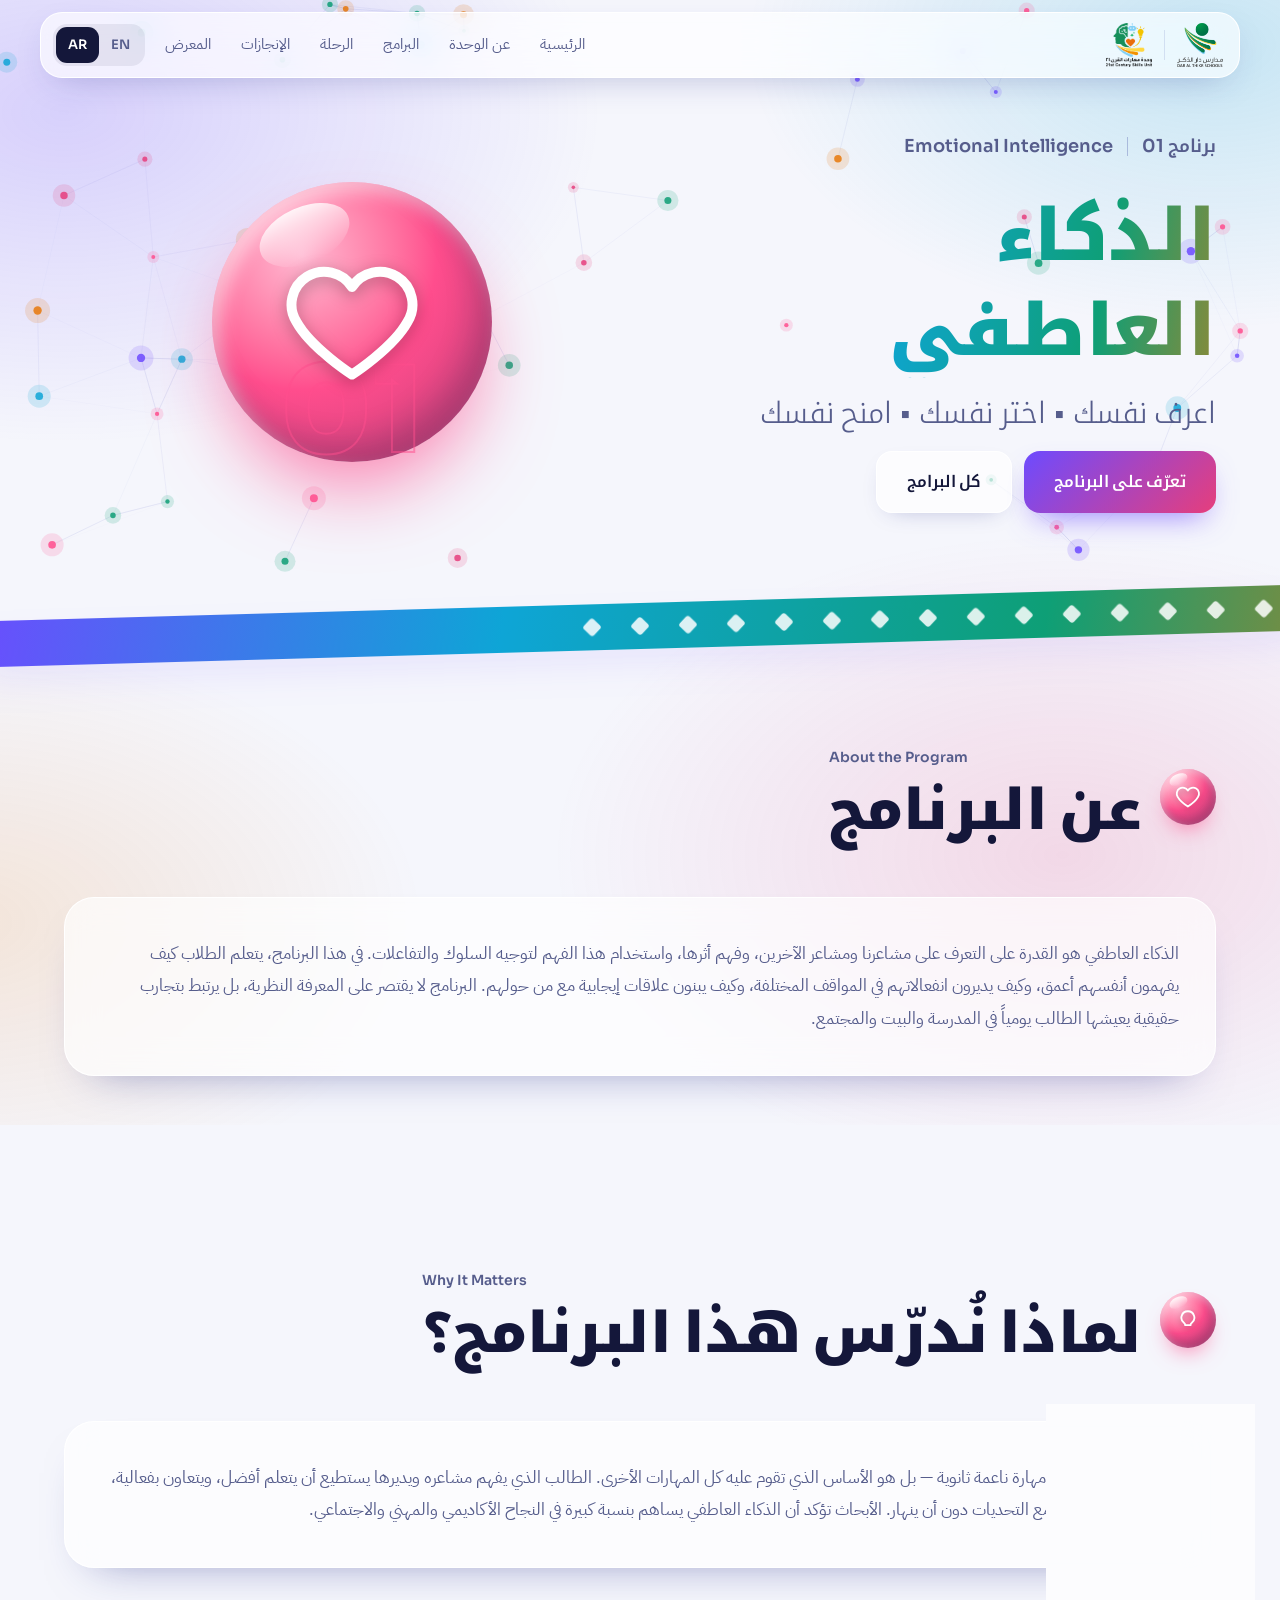
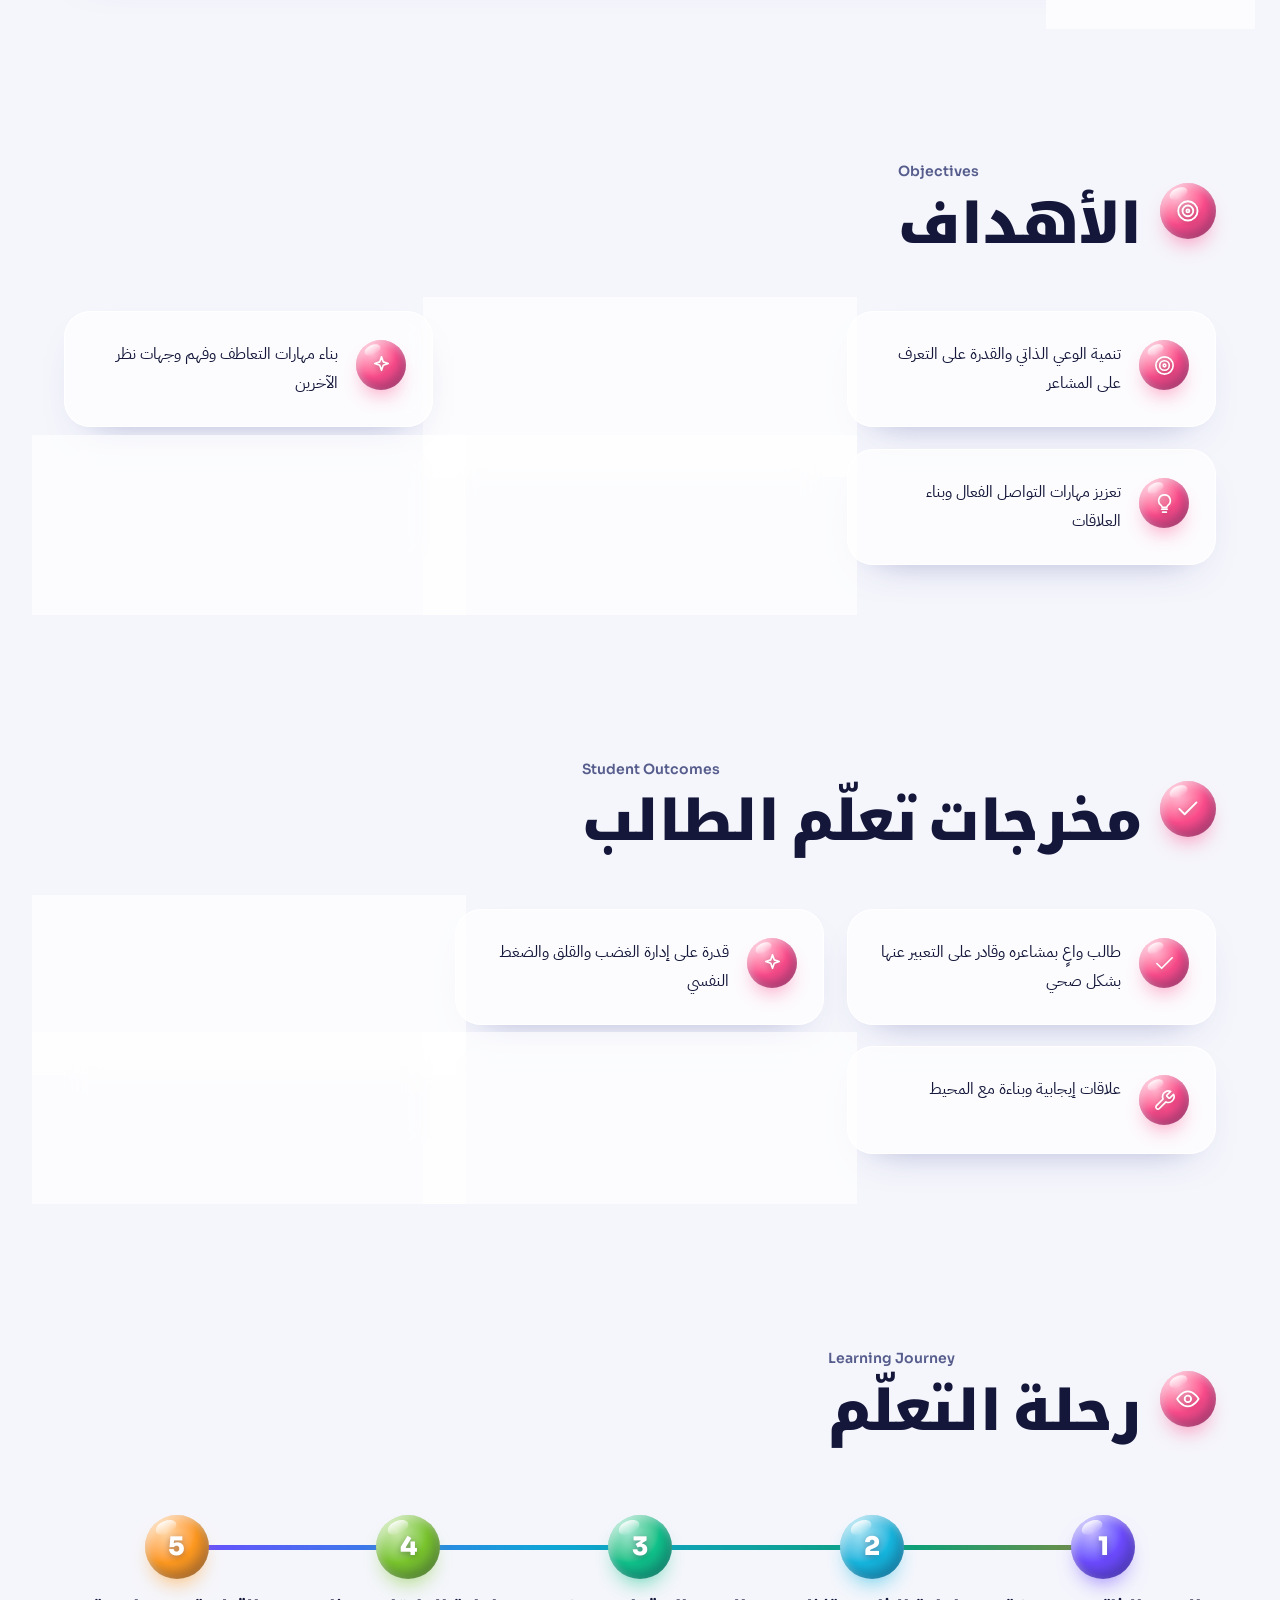
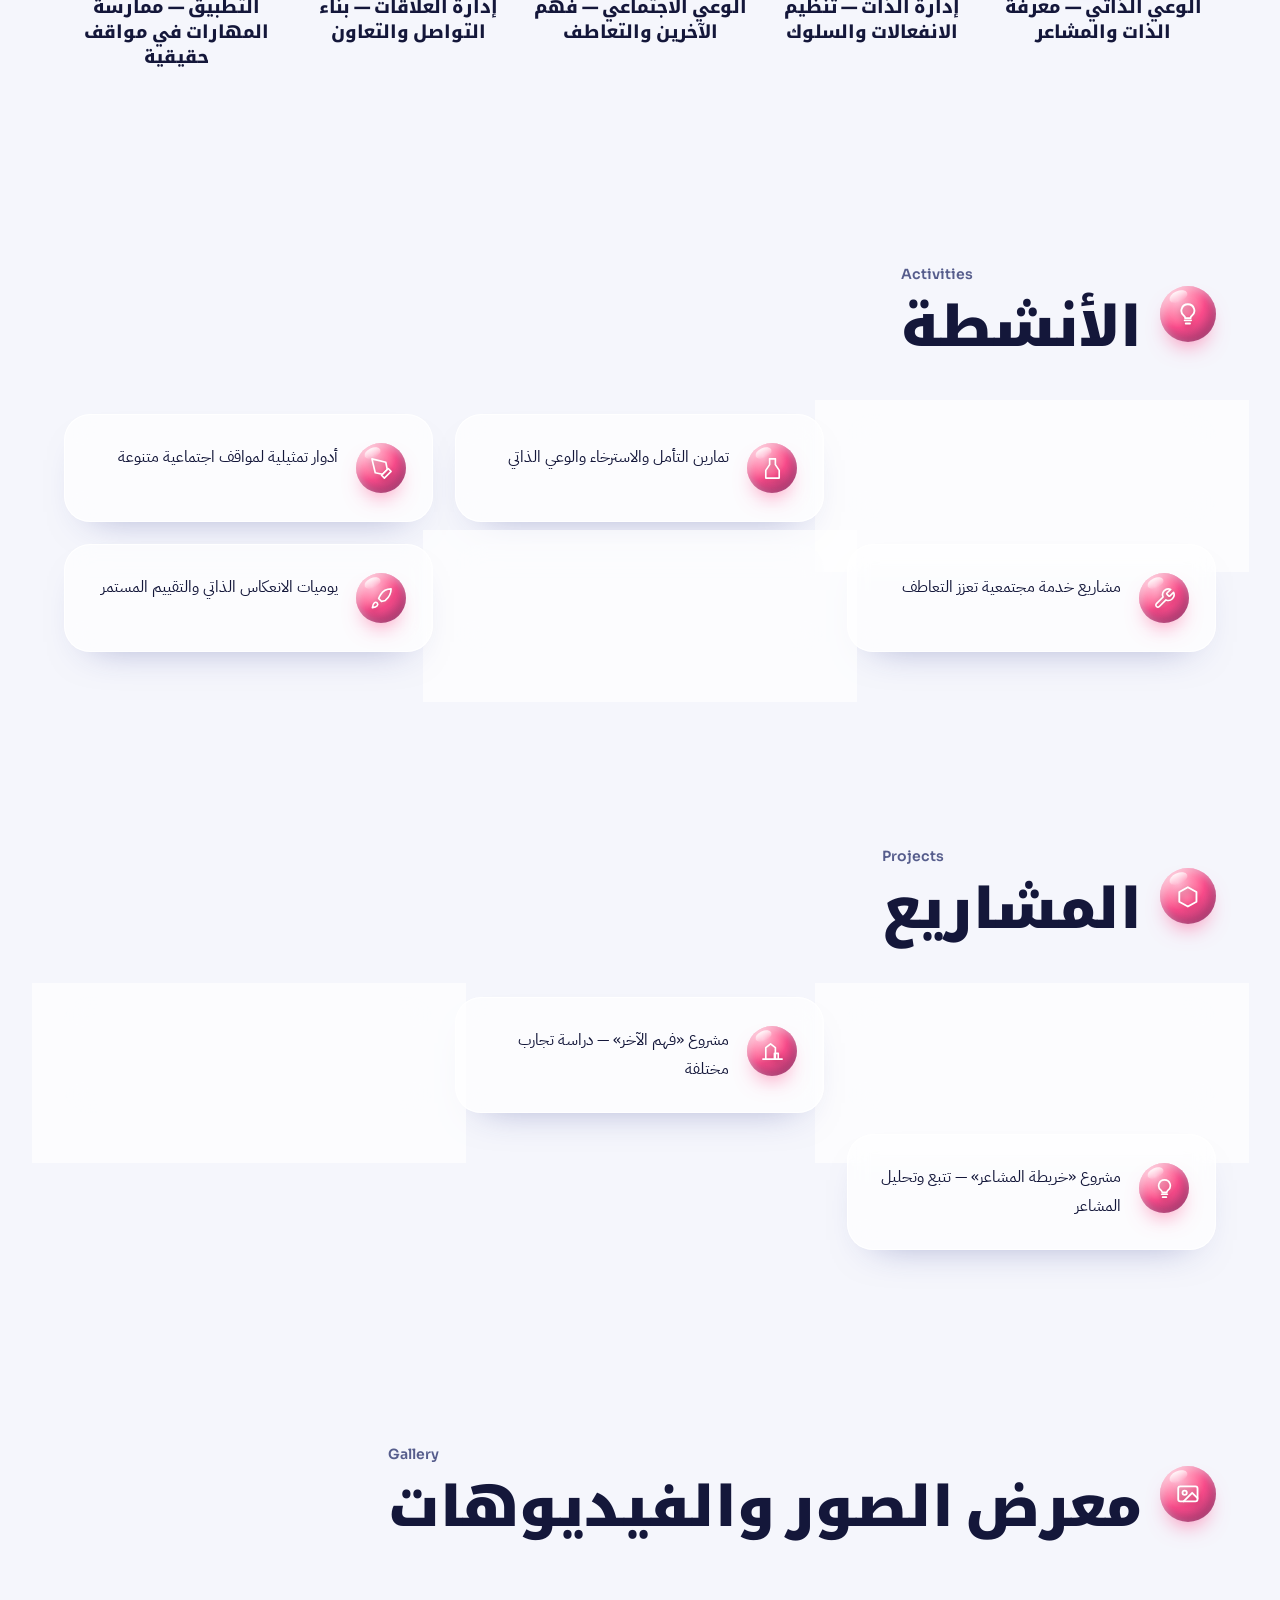
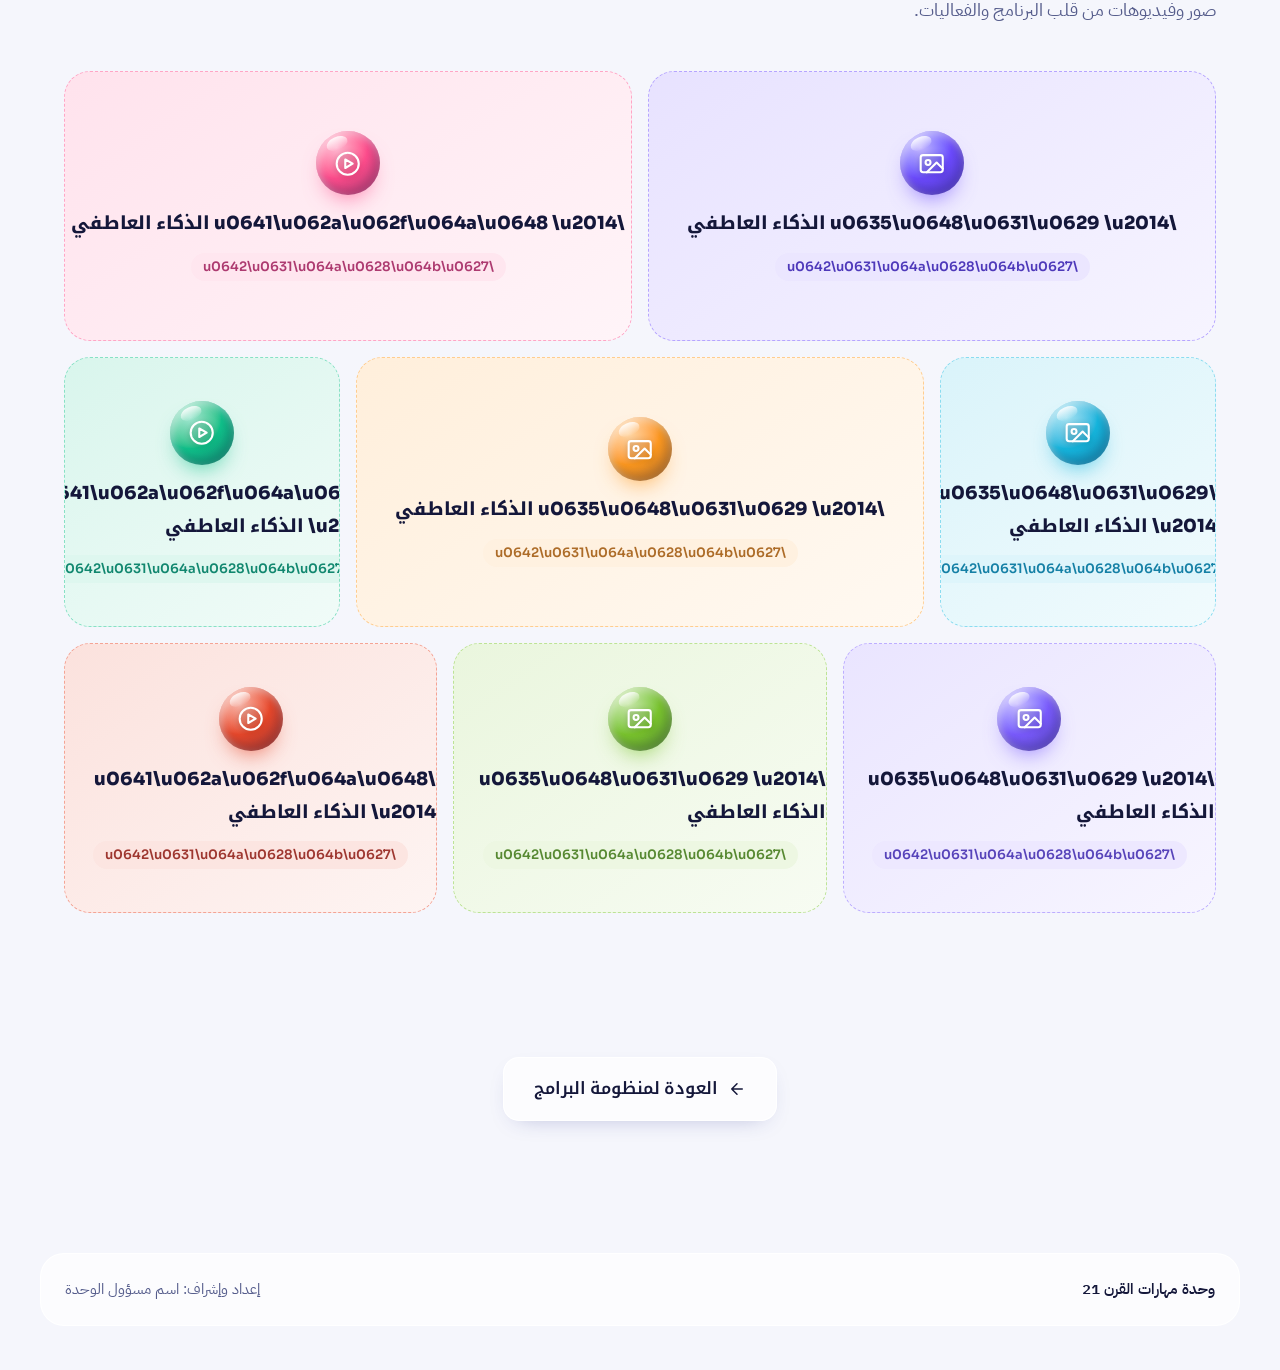
==== programs/emotional-intelligence.html @ 4255eaaa "Add files via upload" ====
<!DOCTYPE html>
<html lang="ar" dir="rtl">
<head>
<meta charset="UTF-8">
<meta name="viewport" content="width=device-width, initial-scale=1">
<title>الذكاء العاطفي | وحدة مهارات القرن 21</title>
<meta name="description" content="بناء وعي الطالب بذاته ومشاعره، وتنمية قدرته على إدارة انفعالاته وفهم الآخرين وبناء علاقات أكثر إيجابية.">
<meta name="theme-color" content="#F5F6FC">
<link rel="preconnect" href="https://fonts.googleapis.com">
<link rel="preconnect" href="https://fonts.gstatic.com" crossorigin>
<link href="https://fonts.googleapis.com/css2?family=IBM+Plex+Sans+Arabic:wght@400;500;600&family=Noto+Kufi+Arabic:wght@300;600;900&family=Sora:wght@400;600;800&display=swap" rel="stylesheet">
<style>

  :root{
    --bg:#F5F6FC;--ink:#14173A;--muted:#565D8C;
    --glass:rgba(255,255,255,.66);--glass-edge:rgba(255,255,255,.95);
    --line:rgba(60,70,160,.14);
    --violet:#6D4BFF;--cyan:#0EA5D6;--green:#0E9F76;--orange:#E8790A;--pink:#E63E7C;
    --foil:linear-gradient(100deg,#6D4BFF 0%,#0EA5D6 20%,#0E9F76 40%,#E8790A 60%,#E63E7C 80%,#6D4BFF 100%);
    --display:'Sora','Noto Kufi Arabic','IBM Plex Sans Arabic',Tahoma,sans-serif;
    --body:'IBM Plex Sans Arabic','Sora',Tahoma,sans-serif;
    --wrap:1200px;--start:right;--flip:1;--fx:-1;
  }
  html[dir="ltr"]{--start:left;--flip:-1;--fx:1}
  *{box-sizing:border-box;margin:0;padding:0}
  html{scroll-behavior:smooth;scroll-padding-top:100px;overflow-x:clip}
  body{font-family:var(--body);background:var(--bg);color:var(--ink);line-height:1.85;font-size:17px;-webkit-font-smoothing:antialiased;overflow-x:clip}
  a{color:inherit;text-decoration:none}
  button{font:inherit;color:inherit;cursor:pointer}
  :focus-visible{outline:3px solid var(--violet);outline-offset:3px;border-radius:10px}
  .wrap{max-width:var(--wrap);margin-inline:auto;padding-inline:24px}
  .aurora{position:fixed;inset:-25%;z-index:-1;pointer-events:none;
    background:radial-gradient(40% 35% at 20% 25%,rgba(109,75,255,.22),transparent 70%),
      radial-gradient(35% 30% at 80% 20%,rgba(14,165,214,.20),transparent 70%),
      radial-gradient(38% 34% at 72% 80%,rgba(230,62,124,.16),transparent 70%),
      radial-gradient(34% 30% at 15% 85%,rgba(232,121,10,.14),transparent 70%);
    animation:drift 28s ease-in-out infinite alternate}
  @keyframes drift{to{transform:translate3d(4%,3%,0) rotate(6deg) scale(1.08)}}
  .nav{position:fixed;top:12px;left:50%;transform:translateX(-50%);z-index:60;
    width:min(1200px,calc(100% - 24px));height:66px;padding-inline:16px 12px;
    display:flex;align-items:center;justify-content:space-between;gap:12px;
    background:var(--glass);backdrop-filter:blur(18px) saturate(1.4);-webkit-backdrop-filter:blur(18px) saturate(1.4);
    border:1px solid var(--glass-edge);border-radius:22px;
    box-shadow:0 12px 36px -16px rgba(40,50,140,.35)}
  .logos{display:flex;align-items:center;gap:12px}
  .logos .sep{width:1px;height:30px;background:var(--line)}
  .logo{position:relative;display:inline-flex;align-items:center;justify-content:center;height:44px;min-width:44px}
  .logo img{height:44px;width:auto;display:block}
  .logo .ph{display:none;font-size:11.5px;line-height:1.3;color:var(--muted);text-align:center;
    border:1.5px dashed rgba(60,70,160,.35);border-radius:11px;padding:5px 10px;white-space:nowrap}
  .logo.missing img{display:none}
  .logo.missing .ph{display:block}
  .nav-right{display:flex;align-items:center;gap:6px}
  .nav-links{display:flex;align-items:center;gap:2px}
  .nav-links a{padding:8px 14px;border-radius:14px;font-size:15px;color:var(--muted);transition:background .2s,color .2s;white-space:nowrap}
  .nav-links a:hover{background:rgba(109,75,255,.09);color:var(--ink)}
  .lang{direction:ltr;display:inline-flex;align-items:center;padding:3px;border:0;border-radius:14px;
    background:rgba(20,23,58,.07);font-family:'Sora',sans-serif;font-weight:600;font-size:13px}
  .lang span{padding:6px 12px;border-radius:11px;color:var(--muted);transition:background .2s,color .2s}
  html[lang="ar"] .lang [data-l="ar"],html[lang="en"] .lang [data-l="en"]{background:var(--ink);color:#fff}
  .burger{display:none;width:44px;height:40px;border:0;border-radius:14px;background:rgba(20,23,58,.07);flex-direction:column;justify-content:center;align-items:center;gap:5px}
  .burger i{display:block;width:18px;height:2px;border-radius:2px;background:var(--ink);transition:transform .25s,opacity .2s}
  .burger[aria-expanded="true"] i:nth-child(1){transform:translateY(7px) rotate(45deg)}
  .burger[aria-expanded="true"] i:nth-child(2){opacity:0}
  .burger[aria-expanded="true"] i:nth-child(3){transform:translateY(-7px) rotate(-45deg)}
  .menu{position:fixed;top:86px;left:50%;transform:translateX(-50%);z-index:59;width:min(1200px,calc(100% - 24px));
    display:grid;gap:2px;padding:10px;border-radius:22px;
    background:rgba(255,255,255,.9);backdrop-filter:blur(18px);-webkit-backdrop-filter:blur(18px);
    border:1px solid var(--glass-edge);box-shadow:0 24px 50px -24px rgba(40,50,140,.5)}
  .menu[hidden]{display:none}
  .menu a{padding:14px 18px;border-radius:14px;font-family:var(--display);font-weight:600;font-size:16px}
  .menu a:hover{background:rgba(109,75,255,.09)}
  @media (min-width:981px){.menu{display:none!important}}
  .hero{position:relative;padding:130px 0 70px;overflow:hidden}
  #fx{position:absolute;inset:0;width:100%;height:100%;pointer-events:none}
  .hero-grid{position:relative;display:grid;grid-template-columns:1fr 1.05fr;gap:28px;align-items:center}
  .hero-text{position:relative;z-index:2}
  .hero h1{font-family:var(--display);font-weight:900;font-size:clamp(38px,5.6vw,78px);line-height:1.32;margin-bottom:12px;text-wrap:balance;
    background-image:var(--foil);background-size:200% 100%;background-repeat:repeat-x;
    -webkit-background-clip:text;background-clip:text;color:transparent;-webkit-text-fill-color:transparent;
    animation:foil 10s linear infinite,rise .9s cubic-bezier(.2,.8,.2,1) both}
  @keyframes foil{to{background-position:200% 0}}
  @keyframes rise{from{opacity:0;transform:translateY(26px);filter:blur(10px)}to{opacity:1;transform:none;filter:none}}
  .hero-sub{display:flex;flex-wrap:wrap;align-items:center;gap:8px 14px;margin-bottom:26px;font-family:var(--display);font-weight:600;color:var(--muted);font-size:clamp(14px,1.4vw,18px);animation:rise .9s .1s cubic-bezier(.2,.8,.2,1) both}
  .hero-sub .vbar{width:1.5px;height:1.1em;background:rgba(60,70,160,.3)}
  .duo{font-family:var(--display);line-height:1.6}
  .duo span{display:block}
  .duo .a{font-weight:300;color:var(--muted)}
  .duo .b{font-weight:900;color:var(--ink)}
  .hero .duo{font-size:clamp(20px,2.3vw,30px);margin-bottom:14px;animation:rise .9s .18s cubic-bezier(.2,.8,.2,1) both}
  .hero .lead{font-size:clamp(16px,1.5vw,19px);color:var(--muted);max-width:33em;margin-bottom:32px;animation:rise .9s .28s cubic-bezier(.2,.8,.2,1) both}
  .btns{display:flex;flex-wrap:wrap;gap:12px;animation:rise .9s .38s cubic-bezier(.2,.8,.2,1) both}
  .btn{display:inline-flex;align-items:center;gap:10px;font-family:var(--display);font-weight:600;font-size:16px;padding:15px 30px;border-radius:16px;transition:transform .2s,box-shadow .2s,background .2s}
  .btn.primary{color:#fff;background:linear-gradient(135deg,var(--violet),var(--pink));box-shadow:0 14px 30px -12px rgba(109,75,255,.7)}
  .btn.primary:hover{transform:translateY(-3px);box-shadow:0 20px 36px -12px rgba(230,62,124,.65)}
  .btn.ghost{background:var(--glass);border:1px solid var(--glass-edge);box-shadow:0 8px 24px -14px rgba(40,50,140,.4)}
  .btn.ghost:hover{background:#fff;transform:translateY(-3px)}
  .p-hero-orb{position:relative;z-index:2;display:grid;place-items:center;animation:rise .9s .2s cubic-bezier(.2,.8,.2,1) both}
  .p-hero-orb .ball{position:relative;display:grid;place-items:center;width:280px;height:280px;border-radius:50%;
    background:radial-gradient(circle at 32% 26%,color-mix(in srgb,var(--c) 40%,#fff) 0%,var(--c) 48%,color-mix(in srgb,var(--c) 72%,#14173A) 100%);
    box-shadow:0 40px 80px -20px color-mix(in srgb,var(--c) 75%,transparent),inset -14px -18px 30px rgba(20,23,58,.22),inset 8px 10px 18px rgba(255,255,255,.55)}
  .p-hero-orb .ball::after{content:"";position:absolute;top:9%;left:16%;width:34%;height:20%;border-radius:50%;background:linear-gradient(180deg,rgba(255,255,255,.85),rgba(255,255,255,0));transform:rotate(-24deg)}
  .p-hero-orb .ball svg{position:relative;z-index:1;width:50%;height:50%;stroke:#fff;fill:none;stroke-width:1.7;stroke-linecap:round;stroke-linejoin:round;filter:drop-shadow(0 4px 8px rgba(0,0,0,.28))}
  .p-hero-orb .pnum{position:absolute;bottom:-10px;font-family:var(--display);font-weight:900;font-size:120px;line-height:1;color:transparent;-webkit-text-stroke:2px color-mix(in srgb,var(--c) 50%,transparent);direction:ltr;pointer-events:none}
  .band{position:relative;z-index:3;transform:rotate(-1.6deg);margin:20px -3% 0;padding:16px 0;overflow:hidden;
    background:var(--foil);background-size:200% 100%;background-repeat:repeat-x;animation:foil 16s linear infinite;
    box-shadow:0 18px 40px -20px rgba(109,75,255,.6)}
  .track{display:flex;width:max-content;direction:ltr;animation:marq 42s linear infinite}
  .track span{display:inline-flex;align-items:center;gap:34px;padding-inline-end:34px;font-family:var(--display);font-weight:900;font-size:clamp(24px,3.4vw,44px);line-height:1.4;color:#fff;white-space:nowrap;direction:rtl}
  html[dir="ltr"] .track span{direction:ltr}
  .track span::after{content:"";width:14px;height:14px;background:rgba(255,255,255,.85);transform:rotate(45deg);border-radius:3px}
  @keyframes marq{to{transform:translateX(-50%)}}
  section{padding:96px 0}
  .sec-title{font-family:var(--display);font-weight:900;font-size:clamp(30px,4.4vw,56px);line-height:1.4;margin-bottom:14px;text-wrap:balance}
  .sec-sub{color:var(--muted);max-width:40em;font-size:clamp(16px,1.4vw,18.5px)}
  .sec-head{display:flex;align-items:center;gap:18px;margin-bottom:48px}
  .sec-head .gorb{--sz:56px;flex:none}
  .sec-head .sec-title{margin-bottom:0}
  .sec-head .en{font-family:var(--display);font-weight:600;font-size:14px;color:var(--muted);direction:ltr}
  .gorb{--sz:56px;position:relative;display:grid;place-items:center;width:var(--sz);height:var(--sz);border-radius:50%;flex:none;
    background:radial-gradient(circle at 32% 26%,color-mix(in srgb,var(--c) 40%,#fff) 0%,var(--c) 48%,color-mix(in srgb,var(--c) 72%,#14173A) 100%);
    box-shadow:0 12px 22px -10px color-mix(in srgb,var(--c) 75%,transparent),inset -5px -7px 12px rgba(20,23,58,.22),inset 3px 4px 8px rgba(255,255,255,.55)}
  .gorb::after{content:"";position:absolute;top:9%;left:16%;width:34%;height:20%;border-radius:50%;background:linear-gradient(180deg,rgba(255,255,255,.85),rgba(255,255,255,0));transform:rotate(-24deg)}
  .gorb svg{position:relative;z-index:1;width:46%;height:46%;stroke:#fff;fill:none;stroke-width:1.7;stroke-linecap:round;stroke-linejoin:round;filter:drop-shadow(0 2px 3px rgba(0,0,0,.28))}
  .gorb b{position:relative;z-index:1;font-family:var(--display);font-weight:900;font-size:calc(var(--sz) * .4);color:#fff;text-shadow:0 2px 6px rgba(20,23,58,.35);direction:ltr}
  .info-card{display:flex;flex-direction:column;gap:18px;padding:40px 36px;border-radius:30px;
    background:var(--glass);backdrop-filter:blur(16px);-webkit-backdrop-filter:blur(16px);
    border:1px solid var(--glass-edge);box-shadow:0 22px 46px -30px rgba(40,50,140,.55);
    --rx:0deg;--ry:0deg;--ty:0px;--mx:50%;--my:0%;
    transform:perspective(900px) rotateX(var(--rx)) rotateY(var(--ry)) translateY(var(--ty));
    transition:transform .25s ease-out,box-shadow .3s,border-color .3s;isolation:isolate;overflow:hidden}
  .info-card::before{content:"";position:absolute;inset:0;z-index:-1;opacity:0;transition:opacity .3s;
    background:radial-gradient(360px circle at var(--mx,50%) var(--my,0%),color-mix(in srgb,var(--c) 22%,transparent),transparent 70%)}
  @media(hover:hover){.info-card:hover{--ty:-8px;border-color:color-mix(in srgb,var(--c) 50%,#fff);box-shadow:0 34px 60px -28px var(--c)}.info-card:hover::before{opacity:1}}
  .info-card .gorb{--sz:72px}
  .info-card h3{font-family:var(--display);font-weight:900;font-size:clamp(22px,2.2vw,29px);line-height:1.45}
  .info-card p{color:var(--muted);font-size:17px;line-height:1.9}
  .list-grid{display:grid;grid-template-columns:repeat(auto-fit,minmax(300px,1fr));gap:22px;margin-top:48px}
  .lcard{position:relative;display:flex;gap:18px;align-items:flex-start;padding:28px 26px;border-radius:26px;
    background:var(--glass);backdrop-filter:blur(14px);-webkit-backdrop-filter:blur(14px);
    border:1px solid var(--glass-edge);box-shadow:0 18px 40px -28px rgba(40,50,140,.5);
    --rx:0deg;--ry:0deg;--ty:0px;--mx:50%;--my:0%;
    transform:perspective(900px) rotateX(var(--rx)) rotateY(var(--ry)) translateY(var(--ty));
    transition:transform .25s ease-out,box-shadow .3s,border-color .3s;isolation:isolate;overflow:hidden}
  .lcard::before{content:"";position:absolute;inset:0;z-index:-1;opacity:0;transition:opacity .3s;
    background:radial-gradient(280px circle at var(--mx,50%) var(--my,0%),color-mix(in srgb,var(--c) 20%,transparent),transparent 70%)}
  @media(hover:hover){.lcard:hover{--ty:-6px;border-color:color-mix(in srgb,var(--c) 50%,#fff);box-shadow:0 26px 44px -26px var(--c)}.lcard:hover::before{opacity:1}}
  .lcard .gorb{--sz:50px}
  .lcard p{font-size:16px;line-height:1.8;color:var(--ink)}
  .journey{position:relative;list-style:none;display:grid;grid-template-columns:repeat(5,1fr);gap:6px;margin-top:64px}
  .journey::before{content:"";position:absolute;top:30px;inset-inline:calc(100% / 10);height:5px;border-radius:5px;
    background:var(--foil);background-size:200% 100%;background-repeat:repeat-x;
    transform:scaleX(0);transform-origin:var(--start) center;transition:transform 1.6s cubic-bezier(.6,0,.2,1)}
  .journey.on::before{transform:scaleX(1);animation:foil 12s linear infinite}
  .step{position:relative;display:flex;flex-direction:column;align-items:center;gap:16px;text-align:center}
  .step .gorb{--sz:64px;transform:scale(.3);opacity:0;transition:transform .7s cubic-bezier(.2,1.5,.4,1),opacity .4s;transition-delay:calc(var(--i) * .18s + .25s)}
  .step .s-label{font-family:var(--display);font-weight:800;font-size:clamp(14px,1.4vw,18px);line-height:1.4;opacity:0;transition:opacity .5s;transition-delay:calc(var(--i) * .18s + .45s)}
  .journey.on .gorb{transform:none;opacity:1}
  .journey.on .s-label{opacity:1}
  .bento{display:grid;grid-template-columns:repeat(12,1fr);grid-auto-rows:270px;gap:16px;margin-top:44px}
  .b-tile{position:relative;grid-column:span var(--span);display:flex;flex-direction:column;align-items:center;justify-content:center;gap:12px;
    padding:0;border:0;border-radius:26px;overflow:hidden;background:#e6e8f7;box-shadow:0 18px 38px -24px rgba(40,50,140,.6);font-family:var(--display)}
  .b-tile.ph{background:linear-gradient(145deg,color-mix(in srgb,var(--c) 16%,#fff),color-mix(in srgb,var(--c) 6%,#fff));border:1px dashed color-mix(in srgb,var(--c) 50%,#fff);box-shadow:none}
  .b-tile.ph b{font-weight:800;font-size:18px}
  .b-tile.ph .soon{font-size:13px;font-weight:600;color:color-mix(in srgb,var(--c) 65%,#14173A);background:color-mix(in srgb,var(--c) 14%,#fff);padding:2px 12px;border-radius:999px}
  .b-tile img{position:absolute;inset:0;width:100%;height:100%;object-fit:cover;transition:transform .7s}
  button.b-tile:hover img{transform:scale(1.06)}
  .b-tile .cap{position:absolute;inset-inline:0;bottom:0;padding:44px 18px 16px;color:#fff;font-weight:600;font-size:15px;text-align:start;background:linear-gradient(180deg,transparent,rgba(20,23,58,.82))}
  .b-tile .play{position:absolute;top:50%;left:50%;translate:-50% -50%;width:66px;height:66px;display:grid;place-items:center;border-radius:50%;background:rgba(255,255,255,.88);box-shadow:0 12px 28px -10px rgba(20,23,58,.6)}
  .b-tile .play svg{width:34px;height:34px;stroke:var(--ink);fill:none;stroke-width:1.8;stroke-linecap:round;stroke-linejoin:round}
  button.b-tile{cursor:zoom-in}
  .lightbox{position:fixed;inset:0;z-index:100;display:flex;align-items:center;justify-content:center;padding:24px;background:rgba(245,246,252,.9);backdrop-filter:blur(14px);-webkit-backdrop-filter:blur(14px)}
  .lightbox[hidden]{display:none}
  .lightbox figure{max-width:min(1100px,92vw);text-align:center}
  .lightbox img{max-width:100%;max-height:78vh;border-radius:22px;box-shadow:0 30px 70px -30px rgba(20,23,58,.6)}
  .lightbox video{max-width:100%;max-height:78vh;border-radius:22px;background:#000;box-shadow:0 30px 70px -30px rgba(20,23,58,.6)}
  .lightbox iframe{border:0;border-radius:22px;box-shadow:0 30px 70px -30px rgba(20,23,58,.6)}
  .lightbox figcaption{margin-top:14px;font-weight:600}
  .lightbox .x{position:absolute;top:18px;inset-inline-end:18px;width:46px;height:46px;border-radius:50%;border:0;background:var(--ink);color:#fff;font-size:22px;line-height:1}
  .back-section{padding:48px 0 96px;text-align:center}
  .back-section .btn{font-size:17px}
  footer{padding:36px 0 44px;color:var(--muted);font-size:15px}
  footer .wrap{display:flex;flex-wrap:wrap;justify-content:space-between;align-items:center;gap:16px;padding-block:22px;border-radius:24px;background:var(--glass);border:1px solid var(--glass-edge)}
  footer b{color:var(--ink);font-weight:600}
  @media(max-width:1080px){.nav-links a{padding:8px 10px;font-size:14px}}
  @media(max-width:980px){
    .hero{padding-top:110px}
    .hero-grid{grid-template-columns:1fr;gap:10px}
    .hero-text{text-align:center}
    .hero-sub{justify-content:center}
    .hero .lead{margin-inline:auto}
    .btns{justify-content:center}
    .p-hero-orb{order:-1}
    .p-hero-orb .ball{width:200px;height:200px}
    .p-hero-orb .pnum{font-size:80px}
    .nav-links{display:none}
    .burger{display:inline-flex}
    .journey{grid-template-columns:1fr;gap:26px;margin-top:44px}
    .journey::before{top:32px;bottom:32px;height:auto;width:5px;inset-inline:auto;inset-inline-start:30px;transform:scaleY(0);transform-origin:center top}
    .journey.on::before{transform:scaleY(1)}
    .step{flex-direction:row;text-align:start;gap:20px}
  }
  @media(max-width:620px){
    body{font-size:16px}
    section{padding:64px 0}
    .list-grid{grid-template-columns:1fr}
    .logo,.logo img{height:38px}
    .nav{height:60px}
    .band{padding:12px 0}
    .bento{grid-auto-rows:230px}
    .b-tile{grid-column:span 12}
  }
  @media(prefers-reduced-motion:reduce){
    html{scroll-behavior:auto}
    *,*::before,*::after{animation:none!important;transition:none!important}
    .journey::before{transform:none}
    .step .gorb,.step .s-label{opacity:1;transform:none}
  }

</style>
</head>
<body>
<div class="aurora" aria-hidden="true"></div>

<!-- Nav -->
<header class="nav">
  <div class="logos">
    <a href="../index.html" class="logo"><img src="../assets/school-logo.png" alt="School logo" onerror="this.parentNode.classList.add('missing')"><span class="ph">School<br>Logo</span></a>
    <span class="sep" aria-hidden="true"></span>
    <a href="../index.html" class="logo"><img src="../assets/unit-logo.png" alt="Unit logo" onerror="this.parentNode.classList.add('missing')"><span class="ph">Unit<br>Logo</span></a>
  </div>
  <div class="nav-right">
    <nav class="nav-links" aria-label="Main">
      <a href="../index.html" data-t="nav.home"></a>
      <a href="../index.html#about" data-t="nav.about"></a>
      <a href="../index.html#programs" data-t="nav.programs"></a>
      <a href="../index.html#journey" data-t="nav.journey"></a>
      <a href="../index.html#achievements" data-t="nav.achievements"></a>
      <a href="../index.html#gallery" data-t="nav.gallery"></a>
    </nav>
    <button class="lang" id="langBtn" type="button" aria-label="Change language / تغيير اللغة"><span data-l="ar">AR</span><span data-l="en">EN</span></button>
    <button class="burger" id="burger" type="button" aria-expanded="false" aria-controls="menu" aria-label="Menu"><i></i><i></i><i></i></button>
  </div>
</header>

<!-- Mobile menu -->
<nav class="menu" id="menu" aria-label="Menu" hidden>
  <a href="../index.html" data-t="nav.home"></a>
  <a href="../index.html#about" data-t="nav.about"></a>
  <a href="../index.html#programs" data-t="nav.programs"></a>
  <a href="../index.html#journey" data-t="nav.journey"></a>
  <a href="../index.html#achievements" data-t="nav.achievements"></a>
  <a href="../index.html#gallery" data-t="nav.gallery"></a>
</nav>

<main>
<!-- Hero -->
<section class="hero" id="top">
  <canvas id="fx" aria-hidden="true"></canvas>
  <div class="wrap hero-grid">
    <div class="hero-text">
      <p class="hero-sub"><span data-t="hero.num"></span><i class="vbar" aria-hidden="true"></i><span data-t="hero.altName" data-alt-lang></span></p>
      <h1 data-t="hero.name"></h1>
      <p class="duo"><span class="a" data-t="hero.tagline"></span></p>
      <div class="btns">
        <a class="btn primary" href="#about" data-t="hero.cta1"></a>
        <a class="btn ghost" href="../index.html#programs" data-t="hero.cta2"></a>
      </div>
    </div>
    <div class="p-hero-orb" style="--c:#FF4D8D">
      <div class="ball">
        <svg viewBox="0 0 24 24" aria-hidden="true"><path d="M12 21s-7-4.5-9.5-9A5.5 5.5 0 0 1 12 6a5.5 5.5 0 0 1 9.5 6C19 16.5 12 21 12 21z"/></svg>
        <span class="pnum">01</span>
      </div>
    </div>
  </div>
</section>

<!-- Skills band -->
<div class="band" aria-hidden="true"><div class="track" id="track"></div></div>

<!-- About -->
<section id="about">
  <div class="wrap">
    <div class="sec-head">
      <span class="gorb" style="--c:#FF4D8D"><svg viewBox="0 0 24 24" aria-hidden="true"><path d="M12 21s-7-4.5-9.5-9A5.5 5.5 0 0 1 12 6a5.5 5.5 0 0 1 9.5 6C19 16.5 12 21 12 21z"/></svg></span>
      <div><div class="en" data-t="about.en"></div><h2 class="sec-title" data-t="about.title"></h2></div>
    </div>
    <div class="info-card" style="--c:#FF4D8D">
      <p data-t="about.desc"></p>
    </div>
  </div>
</section>

<!-- Why -->
<section id="why">
  <div class="wrap">
    <div class="sec-head">
      <span class="gorb" style="--c:#FF4D8D"><svg viewBox="0 0 24 24" aria-hidden="true"><path d="M12 3a6 6 0 0 0-3.5 10.9c.6.5 1 1.2 1 2.1h5c0-.9.4-1.6 1-2.1A6 6 0 0 0 12 3z"/></svg></span>
      <div><div class="en" data-t="why.en"></div><h2 class="sec-title" data-t="why.title"></h2></div>
    </div>
    <div class="info-card" style="--c:#FF4D8D">
      <p data-t="why.desc"></p>
    </div>
  </div>
</section>

<!-- Objectives -->
<section id="objectives">
  <div class="wrap">
    <div class="sec-head">
      <span class="gorb" style="--c:#FF4D8D"><svg viewBox="0 0 24 24" aria-hidden="true"><circle cx="12" cy="12" r="9"/><circle cx="12" cy="12" r="5"/><circle cx="12" cy="12" r="1.4"/></svg></span>
      <div><div class="en" data-t="objectives.en"></div><h2 class="sec-title" data-t="objectives.title"></h2></div>
    </div>
    <div class="list-grid" id="objGrid"></div>
  </div>
</section>

<!-- Outcomes -->
<section id="outcomes">
  <div class="wrap">
    <div class="sec-head">
      <span class="gorb" style="--c:#FF4D8D"><svg viewBox="0 0 24 24" aria-hidden="true"><path d="M20 6L9 17l-5-5"/></svg></span>
      <div><div class="en" data-t="outcomes.en"></div><h2 class="sec-title" data-t="outcomes.title"></h2></div>
    </div>
    <div class="list-grid" id="outGrid"></div>
  </div>
</section>

<!-- Learning Journey -->
<section id="journey">
  <div class="wrap">
    <div class="sec-head">
      <span class="gorb" style="--c:#FF4D8D"><svg viewBox="0 0 24 24" aria-hidden="true"><path d="M2 12s4-7 10-7 10 7 10 7-4 7-10 7S2 12 2 12z"/><circle cx="12" cy="12" r="3"/></svg></span>
      <div><div class="en" data-t="journey.en"></div><h2 class="sec-title" data-t="journey.title"></h2></div>
    </div>
    <ol class="journey" id="journeyList"></ol>
  </div>
</section>

<!-- Activities -->
<section id="activities">
  <div class="wrap">
    <div class="sec-head">
      <span class="gorb" style="--c:#FF4D8D"><svg viewBox="0 0 24 24" aria-hidden="true"><path d="M9 18h6M10 21h4M12 3a6 6 0 0 0-3.5 10.9c.6.5 1 1.2 1 2.1h5c0-.9.4-1.6 1-2.1A6 6 0 0 0 12 3z"/></svg></span>
      <div><div class="en" data-t="activities.en"></div><h2 class="sec-title" data-t="activities.title"></h2></div>
    </div>
    <div class="list-grid" id="actGrid"></div>
  </div>
</section>

<!-- Projects -->
<section id="projects">
  <div class="wrap">
    <div class="sec-head">
      <span class="gorb" style="--c:#FF4D8D"><svg viewBox="0 0 24 24" aria-hidden="true"><path d="M12 3l8 4.5v9L12 21l-8-4.5v-9z"/></svg></span>
      <div><div class="en" data-t="projects.en"></div><h2 class="sec-title" data-t="projects.title"></h2></div>
    </div>
    <div class="list-grid" id="projGrid"></div>
  </div>
</section>

<!-- Gallery -->
<section id="gallery">
  <div class="wrap">
    <div class="sec-head">
      <span class="gorb" style="--c:#FF4D8D"><svg viewBox="0 0 24 24" aria-hidden="true"><rect x="3" y="5" width="18" height="14" rx="2"/><circle cx="9" cy="11" r="2"/><path d="M21 16l-5-5-8 8"/></svg></span>
      <div><div class="en" data-t="gallery.en"></div><h2 class="sec-title" data-t="gallery.title"></h2></div>
    </div>
    <p class="sec-sub" data-t="gallery.sub"></p>
    <div class="bento" id="bento"></div>
  </div>
</section>

<!-- Back -->
<section class="back-section">
  <div class="wrap">
    <a class="btn ghost" href="../index.html#programs">
      <svg viewBox="0 0 24 24" width="18" height="18" fill="none" stroke="currentColor" stroke-width="2" stroke-linecap="round" stroke-linejoin="round" style="transform:scaleX(var(--flip))"><path d="M19 12H5M12 19l-7-7 7-7"/></svg>
      <span data-t="back"></span>
    </a>
  </div>
</section>

<!-- Lightbox -->
<div class="lightbox" id="mediaBox" hidden><button class="x" aria-label="إغلاق">×</button><figure id="mediaFig"></figure></div>
</main>

<footer>
  <div class="wrap">
    <div><b data-t="footer.name"></b></div>
    <div data-t="footer.by"></div>
  </div>
</footer>

<script>

const I18N = {"ar": {"meta": {"title": "الذكاء العاطفي | وحدة مهارات القرن 21", "description": "بناء وعي الطالب بذاته ومشاعره، وتنمية قدرته على إدارة انفعالاته وفهم الآخرين وبناء علاقات أكثر إيجابية."}, "nav": {"home": "الرئيسية", "about": "عن الوحدة", "why": "لماذا الوحدة؟", "programs": "البرامج", "journey": "الرحلة", "achievements": "الإنجازات", "gallery": "المعرض"}, "hero": {"name": "الذكاء العاطفي", "altName": "Emotional Intelligence", "num": "برنامج 01", "tagline": "اعرف نفسك • اختر نفسك • امنح نفسك", "cta1": "تعرّف على البرنامج", "cta2": "كل البرامج"}, "about": {"title": "عن البرنامج", "en": "About the Program", "desc": "الذكاء العاطفي هو القدرة على التعرف على مشاعرنا ومشاعر الآخرين، وفهم أثرها، واستخدام هذا الفهم لتوجيه السلوك والتفاعلات. في هذا البرنامج، يتعلم الطلاب كيف يفهمون أنفسهم أعمق، وكيف يديرون انفعالاتهم في المواقف المختلفة، وكيف يبنون علاقات إيجابية مع من حولهم. البرنامج لا يقتصر على المعرفة النظرية، بل يرتبط بتجارب حقيقية يعيشها الطالب يومياً في المدرسة والبيت والمجتمع."}, "why": {"title": "لماذا نُدرّس هذا البرنامج؟", "en": "Why It Matters", "desc": "الذكاء العاطفي ليس مهارة ناعمة ثانوية — بل هو الأساس الذي تقوم عليه كل المهارات الأخرى. الطالب الذي يفهم مشاعره ويديرها يستطيع أن يتعلم أفضل، ويتعاون بفعالية، ويقود بثقة، ويتعامل مع التحديات دون أن ينهار. الأبحاث تؤكد أن الذكاء العاطفي يساهم بنسبة كبيرة في النجاح الأكاديمي والمهني والاجتماعي."}, "objectives": {"title": "الأهداف", "en": "Objectives", "items": ["تنمية الوعي الذاتي والقدرة على التعرف على المشاعر", "تطوير مهارات إدارة الانفعالات والضغوط", "بناء مهارات التعاطف وفهم وجهات نظر الآخرين", "تعزيز مهارات التواصل الفعال وبناء العلاقات", "تنمية القدرة على اتخاذ القرارات المسؤولة", "بناء مفهوم إيجابي للذات والثقة بالنفس"]}, "outcomes": {"title": "مخرجات تعلّم الطالب", "en": "Student Outcomes", "items": ["طالب واعٍ بمشاعره وقادر على التعبير عنها بشكل صحي", "قدرة على إدارة الغضب والقلق والضغط النفسي", "مهارات تعاطف وفهم لمشاعر الزملاء والمعلمين", "علاقات إيجابية وبناءة مع المحيط", "ثقة بالنفس وقدرة على القيادة والمبادرة", "صحة نفسية أفضل ومقاومة للتحديات"]}, "journey": {"title": "رحلة التعلّم", "en": "Learning Journey", "steps": ["الوعي الذاتي — معرفة الذات والمشاعر", "إدارة الذات — تنظيم الانفعالات والسلوك", "الوعي الاجتماعي — فهم الآخرين والتعاطف", "إدارة العلاقات — بناء التواصل والتعاون", "التطبيق — ممارسة المهارات في مواقف حقيقية"]}, "activities": {"title": "الأنشطة", "en": "Activities", "items": ["ورش التعبير عن المشاعر بالفن والكتابة", "تمارين التأمل والاسترخاء والوعي الذاتي", "أدوار تمثيلية لمواقف اجتماعية متنوعة", "مشاريع خدمة مجتمعية تعزز التعاطف", "جلسات نقاشية مفتوحة حول التحديات", "يوميات الانعكاس الذاتي والتقييم المستمر"]}, "projects": {"title": "المشاريع", "en": "Projects", "items": ["مشروع «رسالة لذاتي» — رسائل إيجابية للنفس", "مشروع «فهم الآخر» — دراسة تجارب مختلفة", "مبادرة «ال Kindness Challenge» — تحدي اللطف", "مشروع «خريطة المشاعر» — تتبع وتحليل المشاعر"]}, "gallery": {"title": "معرض الصور والفيديوهات", "en": "Gallery", "sub": "صور وفيديوهات من قلب البرنامج والفعاليات."}, "back": "العودة لمنظومة البرامج", "footer": {"name": "وحدة مهارات القرن 21", "by": "إعداد وإشراف: اسم مسؤول الوحدة"}, "band": ["التفكير الناقد", "الإبداع", "التعاون", "التواصل", "حل المشكلات", "الابتكار", "ريادة الأعمال", "القيادة"]}, "en": {"meta": {"title": "Emotional Intelligence | 21st Century Skills Unit", "description": "Building students' awareness of themselves and their emotions, and developing their ability to manage feelings, understand others, and build more positive relationships."}, "nav": {"home": "Home", "about": "About", "why": "Why?", "programs": "Programs", "journey": "Journey", "achievements": "Achievements", "gallery": "Gallery"}, "hero": {"name": "Emotional Intelligence", "altName": "الذكاء العاطفي", "num": "Program 01", "tagline": "Know Yourself • Choose Yourself • Give Yourself", "cta1": "Learn More", "cta2": "All Programs"}, "about": {"title": "About the Program", "en": "About the Program", "desc": "Emotional Intelligence is the ability to recognize our own feelings and those of others, understand their impact, and use this understanding to guide behavior and interactions. In this program, students learn to understand themselves more deeply, manage their emotions in different situations, and build positive relationships with those around them."}, "why": {"title": "Why We Teach This Program", "en": "Why It Matters", "desc": "Emotional Intelligence is not a soft secondary skill — it is the foundation upon which all other skills are built. A student who understands and manages their emotions can learn better, collaborate effectively, lead with confidence, and face challenges without breaking down. Research confirms that emotional intelligence contributes significantly to academic, professional, and social success."}, "objectives": {"title": "Objectives", "en": "Objectives", "items": ["Developing self-awareness and the ability to recognize emotions", "Developing emotion and stress management skills", "Building empathy and understanding others' perspectives", "Enhancing effective communication and relationship-building", "Developing the ability to make responsible decisions", "Building a positive self-concept and self-confidence"]}, "outcomes": {"title": "Student Outcomes", "en": "Student Outcomes", "items": ["A student aware of their emotions and able to express them healthily", "Ability to manage anger, anxiety, and psychological pressure", "Empathy skills and understanding of peers' and teachers' feelings", "Positive and constructive relationships with their environment", "Self-confidence and ability to lead and take initiative", "Better mental health and resilience to challenges"]}, "journey": {"title": "Learning Journey", "en": "Learning Journey", "steps": ["Self-Awareness — knowing oneself and emotions", "Self-Management — regulating emotions and behavior", "Social Awareness — understanding others and empathy", "Relationship Management — building communication and cooperation", "Application — practicing skills in real situations"]}, "activities": {"title": "Activities", "en": "Activities", "items": ["Workshops on expressing emotions through art and writing", "Meditation, relaxation, and self-awareness exercises", "Role-playing diverse social situations", "Community service projects that enhance empathy", "Open discussion sessions about challenges", "Self-reflection journals and continuous assessment"]}, "projects": {"title": "Projects", "en": "Projects", "items": ["Project 'A Letter to Myself' — positive self-messages", "Project 'Understanding Others' — studying diverse experiences", "Initiative 'Kindness Challenge'", "Project 'Emotion Map' — tracking and analyzing emotions"]}, "gallery": {"title": "Gallery", "en": "Gallery", "sub": "Photos and videos from the heart of the program and events."}, "back": "Back to Programs", "footer": {"name": "21st Century Skills Unit", "by": "Prepared and supervised by: Unit Lead Name"}, "band": ["Critical Thinking", "Creativity", "Collaboration", "Communication", "Problem Solving", "Innovation", "Entrepreneurship", "Leadership"]}};
const PROGRAM_COLOR = "#FF4D8D";
const OBJ_ICONS = ["<circle cx=\"12\" cy=\"12\" r=\"9\"/><circle cx=\"12\" cy=\"12\" r=\"5\"/><circle cx=\"12\" cy=\"12\" r=\"1.4\"/>", "<path d=\"M20 6L9 17l-5-5\"/>", "<path d=\"M12 3l1.8 5.2L19 10l-5.2 1.8L12 17l-1.8-5.2L5 10l5.2-1.8z\"/>", "<path d=\"M9 18h6M10 21h4M12 3a6 6 0 0 0-3.5 10.9c.6.5 1 1.2 1 2.1h5c0-.9.4-1.6 1-2.1A6 6 0 0 0 12 3z\"/>", "<path d=\"M4.5 16.5c-1.5 1.26-2 5-2 5s3.74-.5 5-2c.71-.84.7-2.13-.09-2.91a2.18 2.18 0 0 0-2.91 0z\"/><path d=\"M12 15l-3-3a22 22 0 0 1 2-3.95A12.88 12.88 0 0 1 22 2c0 2.72-.78 7.5-6 12a22.35 22.35 0 0 1-4 1z\"/>", "<path d=\"M2 20h20M5 20V8l5-4 5 4v12M14 20v-6h4v6\"/>"];
const OUT_ICONS = ["<path d=\"M20 6L9 17l-5-5\"/>", "<path d=\"M12 3l1.8 5.2L19 10l-5.2 1.8L12 17l-1.8-5.2L5 10l5.2-1.8z\"/>", "<path d=\"M9 2v6l-4 6v8h14v-8l-4-6V2\"/><path d=\"M9 2h6\"/>", "<path d=\"M14.7 6.3a1 1 0 0 0 0 1.4l1.6 1.6a1 1 0 0 0 1.4 0l3.77-3.77a6 6 0 0 1-7.94 7.94l-6.91 6.91a2.12 2.12 0 0 1-3-3l6.91-6.91a6 6 0 0 1 7.94-7.94l-3.76 3.76z\"/>", "<path d=\"M4.5 16.5c-1.5 1.26-2 5-2 5s3.74-.5 5-2c.71-.84.7-2.13-.09-2.91a2.18 2.18 0 0 0-2.91 0z\"/><path d=\"M12 15l-3-3a22 22 0 0 1 2-3.95A12.88 12.88 0 0 1 22 2c0 2.72-.78 7.5-6 12a22.35 22.35 0 0 1-4 1z\"/>", "<path d=\"M2 20h20M5 20V8l5-4 5 4v12M14 20v-6h4v6\"/>"];
const ACT_ICONS = ["<path d=\"M9 18h6M10 21h4M12 3a6 6 0 0 0-3.5 10.9c.6.5 1 1.2 1 2.1h5c0-.9.4-1.6 1-2.1A6 6 0 0 0 12 3z\"/>", "<path d=\"M9 2v6l-4 6v8h14v-8l-4-6V2\"/><path d=\"M9 2h6\"/>", "<path d=\"M12 19l7-7 3 3-7 7-3-3z\"/><path d=\"M18 13l-1.5-7.5L2 2l3.5 14.5L13 18l5-5z\"/>", "<path d=\"M14.7 6.3a1 1 0 0 0 0 1.4l1.6 1.6a1 1 0 0 0 1.4 0l3.77-3.77a6 6 0 0 1-7.94 7.94l-6.91 6.91a2.12 2.12 0 0 1-3-3l6.91-6.91a6 6 0 0 1 7.94-7.94l-3.76 3.76z\"/>", "<path d=\"M2 20h20M5 20V8l5-4 5 4v12M14 20v-6h4v6\"/>", "<path d=\"M4.5 16.5c-1.5 1.26-2 5-2 5s3.74-.5 5-2c.71-.84.7-2.13-.09-2.91a2.18 2.18 0 0 0-2.91 0z\"/><path d=\"M12 15l-3-3a22 22 0 0 1 2-3.95A12.88 12.88 0 0 1 22 2c0 2.72-.78 7.5-6 12a22.35 22.35 0 0 1-4 1z\"/>"];
const PROJ_ICONS = ["<path d=\"M4.5 16.5c-1.5 1.26-2 5-2 5s3.74-.5 5-2c.71-.84.7-2.13-.09-2.91a2.18 2.18 0 0 0-2.91 0z\"/><path d=\"M12 15l-3-3a22 22 0 0 1 2-3.95A12.88 12.88 0 0 1 22 2c0 2.72-.78 7.5-6 12a22.35 22.35 0 0 1-4 1z\"/>", "<path d=\"M2 20h20M5 20V8l5-4 5 4v12M14 20v-6h4v6\"/>", "<path d=\"M12 3l1.8 5.2L19 10l-5.2 1.8L12 17l-1.8-5.2L5 10l5.2-1.8z\"/>", "<path d=\"M9 18h6M10 21h4M12 3a6 6 0 0 0-3.5 10.9c.6.5 1 1.2 1 2.1h5c0-.9.4-1.6 1-2.1A6 6 0 0 0 12 3z\"/>"];
const BAND = I18N.ar.band;
const JOURNEY_COLORS = ["#6D4BFF","#16B8E0","#10C38B","#7BC62D","#FF9A1F","#FF4D8D","#7B5CFF","#E8482B"];

const LS = { get(k){try{return localStorage.getItem(k);}catch(e){return null;}}, set(k,v){try{localStorage.setItem(k,v);}catch(e){}} };
let LANG = "ar";
const T = (path, lang=LANG) => path.split(".").reduce((o,k)=> (o==null?o:o[k]), I18N[lang]);

function applyLang(lang){
  LANG = lang;
  const de = document.documentElement;
  de.lang = lang; de.dir = lang === "ar" ? "rtl" : "ltr";
  document.querySelectorAll("[data-t]").forEach(el=>{ const v = T(el.dataset.t); if(v != null) el.textContent = v; });
  document.querySelectorAll("[data-alt-lang]").forEach(el=>{ const o = lang === "ar" ? "en" : "ar"; el.lang = o; el.dir = o === "ar" ? "rtl" : "ltr"; });
  document.title = T("meta.title");
  const md = document.querySelector('meta[name="description"]'); if(md) md.content = T("meta.description");
  LS.set("lang", lang);
  buildDynamic();
}

function buildList(gridId, items, icons, color){
  const el = document.getElementById(gridId);
  if(!el) return;
  el.innerHTML = items.map((text,i)=>{
    const icon = icons[i % icons.length];
    return '<div class="lcard" style="--c:'+color+'"><span class="gorb"><svg viewBox="0 0 24 24" aria-hidden="true">'+icon+'</svg></span><p>'+text+'</p></div>';
  }).join("");
  attachTilt(el);
}

function buildJourney(){
  const el = document.getElementById("journeyList");
  if(!el) return;
  const steps = T("journey.steps");
  el.innerHTML = steps.map((s,i)=>{
    const c = JOURNEY_COLORS[i % JOURNEY_COLORS.length];
    return '<li class="step" style="--c:'+c+';--i:'+i+'"><span class="gorb"><b>'+(i+1)+'</b></span><span class="s-label">'+s+'</span></li>';
  }).join("");
  const io = new IntersectionObserver(es=>{ if(es[0].isIntersecting){ el.classList.add("on"); io.disconnect(); } }, {threshold:.3});
  io.observe(el);
}

/* ============================================================
   إعدادات المعرض التلقائي من Google Drive
   لتفعيل المعرض التلقائي:
   1. انسخ سكربت gallery-drive.gs إلى Google Apps Script وانشره كـ Web App
   2. ضع رابط النشر هنا ↓
   3. ضع معرّف مجلد Google Drive الخاص بهذا البرنامج هنا ↓
   (ابحث عن "folder ID" في رابط مجلد Google Drive)
   إذا تركت القيم فارغة، ستظهر بطاقات «قريبًا» تلقائياً
   ============================================================ */
const DRIVE_CONFIG = {
  scriptUrl: "https://script.google.com/macros/s/AKfycbyt8R2oUcAF93mvpgNqxXUQBNOrnQlzo3ftqm0Jj5Sf9zEHlPApapd-rWsAHREzkweiTw/exec",   // ← رابط Google Apps Script Web App
  folderId: "1mOdekT0r1W4XKaYObalcShZ2epPDLE80"     // ← معرّف مجلد Google Drive الخاص بهذا البرنامج
};

/* يمكنك أيضاً إضافة عناصر يدوياً هنا — تظهر بجانب ملفات Google Drive */
const GALLERY = [];

/* تحميل المعرض من Google Drive تلقائياً */
async function loadGalleryFromDrive(){
  if(!DRIVE_CONFIG.scriptUrl || !DRIVE_CONFIG.folderId) return;
  try{
    const url = DRIVE_CONFIG.scriptUrl + "?folderId=" + encodeURIComponent(DRIVE_CONFIG.folderId);
    const res = await fetch(url);
    if(!res.ok) return;
    const data = await res.json();
    if(!Array.isArray(data) || !data.length) return;
    const driveItems = data.map(f => ({
      type: f.type,
      src: f.type === "video" ? (f.previewUrl || f.viewUrl) : f.viewUrl,
      poster: f.type === "video" ? f.thumb : "",
      thumb: f.thumb,
      isDrive: true,
      ar: f.caption || f.eventName || f.name,
      en: f.caption || f.eventName || f.name
    }));
    GALLERY.push(...driveItems);
  }catch(e){ console.warn("Gallery: could not load from Google Drive", e); }
}

function buildBento(){
  const el = document.getElementById("bento");
  if(!el) return;
  const SPANS = [6,6,3,6,3,4,4,4];
  const COLORS = ["#6D4BFF","#FF4D8D","#16B8E0","#FF9A1F","#10C38B","#7B5CFF","#7BC62D","#E8482B"];
  const PROG = T("hero.name");
  const PHOTO_ICON = '<rect x="3" y="5" width="18" height="14" rx="2"/><circle cx="9" cy="11" r="2"/><path d="M21 16l-5-5-8 8"/>';
  const VIDEO_ICON = '<circle cx="12" cy="12" r="9"/><path d="M10 8.5l6 3.5-6 3.5z"/>';
  const PLAY_ICON = '<circle cx="12" cy="12" r="9"/><path d="M10 8.5l6 3.5-6 3.5z"/>';

  if(!GALLERY.length){
    const soon = LANG === "ar" ? "\\u0642\\u0631\\u064a\\u0628\\u064b\\u0627" : "Soon";
    const types = LANG === "ar"
      ? ["\\u0635\\u0648\\u0631\\u0629","\\u0641\\u062a\\u062f\\u064a\\u0648","\\u0635\\u0648\\u0631\\u0629","\\u0635\\u0648\\u0631\\u0629","\\u0641\\u062a\\u062f\\u064a\\u0648","\\u0635\\u0648\\u0631\\u0629","\\u0635\\u0648\\u0631\\u0629","\\u0641\\u062a\\u062f\\u064a\\u0648"]
      : ["Photo","Video","Photo","Photo","Video","Photo","Photo","Video"];
    el.innerHTML = types.map((t,i)=>{
      const span = SPANS[i % SPANS.length];
      const c = COLORS[i % COLORS.length];
      const ic = t.indexOf(LANG === "ar" ? "\\u0641\\u062a\\u062f" : "Vid") >= 0 ? VIDEO_ICON : PHOTO_ICON;
      return '<div class="b-tile ph" style="--span:'+span+';--c:'+c+'"><span class="gorb" style="--sz:64px"><svg viewBox="0 0 24 24" aria-hidden="true">'+ic+'</svg></span><b>'+t+' \\u2014 '+PROG+'</b><span class="soon">'+soon+'</span></div>';
    }).join("");
    return;
  }

  const esc = v => String(v||"").replace(/"/g,"&quot;");
  el.innerHTML = GALLERY.map((g,i)=>{
    const span = SPANS[i % SPANS.length];
    const c = COLORS[i % COLORS.length];
    const thumb = g.type === "video" ? (g.poster || "") : g.src;
    const cap = LANG === "ar" ? (g.ar || g.en || "") : (g.en || g.ar || "");
    return '<button class="b-tile" type="button" data-i="'+i+'" style="--span:'+span+';--c:'+c+'">'
      + (thumb ? '<img src="'+thumb+'" alt="" loading="lazy" crossorigin="anonymous">' : '')
      + (g.type === "video" ? '<span class="play"><svg viewBox="0 0 24 24" aria-hidden="true">'+PLAY_ICON+'</svg></span>' : '')
      + '<span class="cap">'+esc(cap)+'</span>'
      + '</button>';
  }).join("");

  const box = document.getElementById("mediaBox"), fig = document.getElementById("mediaFig"), xBtn = box.querySelector(".x");
  function close(){ box.hidden = true; fig.innerHTML = ""; }
  box.addEventListener("click", e=>{ if(e.target === box || e.target === xBtn) close(); });
  document.addEventListener("keydown", e=>{ if(e.key === "Escape" && !box.hidden) close(); });
  el.querySelectorAll("button.b-tile").forEach(b=>b.addEventListener("click", ()=>{
    const g = GALLERY[+b.dataset.i];
    const cap = b.querySelector(".cap").textContent;
    if(g.isDrive && g.type === "video"){
      fig.innerHTML = '<iframe src="'+g.src+'" allow="autoplay" allowfullscreen style="width:min(90vw,1100px);height:min(70vh,620px);border:0;border-radius:22px"></iframe>';
    } else if(g.type === "video"){
      fig.innerHTML = '<video src="'+g.src+'" '+(g.poster ? 'poster="'+g.poster+'"' : '')+' controls autoplay playsinline></video>';
    } else {
      fig.innerHTML = '<img src="'+g.src+'" alt="">';
    }
    const fc = document.createElement("figcaption"); fc.textContent = cap; fig.appendChild(fc);
    box.hidden = false; xBtn.focus();
  }));
}

function buildBand(){
  const el = document.getElementById("track");
  if(!el) return;
  const one = BAND.map((_,i)=>'<span data-t="band.'+i+'"></span>').join("");
  el.innerHTML = one + one;
}

function buildDynamic(){
  buildBand();
  buildList("objGrid", T("objectives.items"), OBJ_ICONS, PROGRAM_COLOR);
  buildList("outGrid", T("outcomes.items"), OUT_ICONS, PROGRAM_COLOR);
  buildList("actGrid", T("activities.items"), ACT_ICONS, PROGRAM_COLOR);
  buildList("projGrid", T("projects.items"), PROJ_ICONS, PROGRAM_COLOR);
  buildJourney();
  buildBento();
}

function attachTilt(container){
  if(!matchMedia("(hover:hover) and (pointer:fine)").matches) return;
  container.querySelectorAll(".lcard, .info-card").forEach(c=>{
    if(c.dataset.tilt) return;
    c.dataset.tilt = "1";
    c.addEventListener("pointermove", e=>{
      const r = c.getBoundingClientRect();
      const x = (e.clientX - r.left)/r.width, y = (e.clientY - r.top)/r.height;
      c.style.setProperty("--mx", (x*100).toFixed(1)+"%");
      c.style.setProperty("--my", (y*100).toFixed(1)+"%");
      c.style.setProperty("--rx", ((0.5 - y)*6).toFixed(2)+"deg");
      c.style.setProperty("--ry", ((x - 0.5)*6).toFixed(2)+"deg");
    });
    c.addEventListener("pointerleave", ()=>{ c.style.setProperty("--rx","0deg"); c.style.setProperty("--ry","0deg"); });
  });
}

(function heroFx(){
  const cv = document.getElementById("fx"), hero = document.getElementById("top");
  if(!cv || !hero) return;
  const ctx = cv.getContext("2d");
  const reduce = matchMedia("(prefers-reduced-motion: reduce)").matches;
  const colors = ["#6D4BFF","#0EA5D6","#0E9F76","#E8790A","#E63E7C",PROGRAM_COLOR];
  let W=0,H=0,pts=[],mouse={x:-999,y:-999},visible=true;
  function resize(){
    const dpr = Math.min(window.devicePixelRatio||1, 2);
    W = hero.clientWidth; H = hero.clientHeight;
    cv.width = W*dpr; cv.height = H*dpr;
    ctx.setTransform(dpr,0,0,dpr,0,0);
    const n = Math.round(Math.min(70, W*H/15000));
    pts = Array.from({length:n}, ()=>({
      x:Math.random()*W, y:Math.random()*H,
      vx:(Math.random()-.5)*.35, vy:(Math.random()-.5)*.35,
      r:1.6+Math.random()*2.6, c:colors[(Math.random()*colors.length)|0]
    }));
  }
  function draw(){
    ctx.clearRect(0,0,W,H);
    for(const p of pts){
      if(!reduce){
        p.x += p.vx; p.y += p.vy;
        if(p.x<0||p.x>W) p.vx*=-1;
        if(p.y<0||p.y>H) p.vy*=-1;
        const dx=p.x-mouse.x, dy=p.y-mouse.y, d2=dx*dx+dy*dy;
        if(d2<150*150 && d2>1){ const d=Math.sqrt(d2), f=(150-d)/150*1.6; p.x+=dx/d*f; p.y+=dy/d*f; }
      }
    }
    for(let i=0;i<pts.length;i++){
      const a=pts[i];
      for(let j=i+1;j<pts.length;j++){
        const b=pts[j], dx=a.x-b.x, dy=a.y-b.y, d=Math.sqrt(dx*dx+dy*dy);
        if(d<130){
          ctx.strokeStyle="rgba(80,90,190,"+(0.2*(1-d/130)).toFixed(3)+")";
          ctx.lineWidth=1; ctx.beginPath(); ctx.moveTo(a.x,a.y); ctx.lineTo(b.x,b.y); ctx.stroke();
        }
      }
    }
    for(const p of pts){
      ctx.globalAlpha=.16; ctx.fillStyle=p.c; ctx.beginPath(); ctx.arc(p.x,p.y,p.r*3,0,6.283); ctx.fill();
      ctx.globalAlpha=.85; ctx.beginPath(); ctx.arc(p.x,p.y,p.r,0,6.283); ctx.fill();
    }
    ctx.globalAlpha=1;
  }
  function loop(){ if(visible) draw(); requestAnimationFrame(loop); }
  resize();
  window.addEventListener("resize", resize);
  if(reduce){ draw(); }
  else {
    loop();
    new IntersectionObserver(es=>{ visible = es[0].isIntersecting; }).observe(hero);
  }
  hero.addEventListener("pointermove", e=>{ const r = hero.getBoundingClientRect(); mouse.x = e.clientX - r.left; mouse.y = e.clientY - r.top; });
  hero.addEventListener("pointerleave", ()=>{ mouse.x = mouse.y = -999; });
})();

(function(){
  const b = document.getElementById("burger"), m = document.getElementById("menu");
  function set(open){ m.hidden = !open; b.setAttribute("aria-expanded", String(open)); }
  b.addEventListener("click", ()=> set(m.hidden));
  m.querySelectorAll("a").forEach(a=>a.addEventListener("click", ()=> set(false)));
  document.addEventListener("keydown", e=>{ if(e.key === "Escape") set(false); });
  document.addEventListener("click", e=>{ if(!m.hidden && !m.contains(e.target) && !b.contains(e.target)) set(false); });
  window.addEventListener("resize", ()=>{ if(window.innerWidth > 980) set(false); });
})();

document.getElementById("langBtn").addEventListener("click", ()=> applyLang(LANG === "ar" ? "en" : "ar"));
(async function(){
  const q = new URLSearchParams(location.search).get("lang");
  const pick = [q, LS.get("lang")].find(v => v === "ar" || v === "en") || "ar";
  await loadGalleryFromDrive();
  applyLang(pick);
  attachTilt(document);
})();

</script>
<script data-pplx-inline-edit>
(function () {
  if (window === window.top) return;

  const allowedParentOrigins = ["https://www.perplexity.ai","https://perplexity.ai","https://testing.perplexity.ai","https://staging.perplexity.ai","https://*.preview.i.perplexity.ai","http://perplexity.localhost","http://localhost:1420","http://127.0.0.1:1420","http://localhost:3000","http://127.0.0.1:3000","http://localhost:5173","http://127.0.0.1:5173"];
  const MAX_FONT_BYTES = 500 * 1024;
  const MAX_TOTAL_FONT_BYTES = 2 * 1024 * 1024;
  let scrollForwarding = false;
  let scrollRaf = 0;
  let trustedTopOrigin = null;

  // Allow entries like "https://*.preview.i.perplexity.ai" — the wildcard
  // matches a single DNS label (no dots), so "https://*.foo" cannot stretch
  // across multiple labels.
  function matchesAllowedOrigin(origin) {
    if (!origin) return false;
    for (const entry of allowedParentOrigins) {
      if (!entry.includes("*")) {
        if (entry === origin) return true;
        continue;
      }
      const pattern = new RegExp(
        "^" +
          entry.replace(/[.+?^${}()|[\]\\]/g, "\\$&").replace(/\*/g, "[^.]+") +
          "$",
      );
      if (pattern.test(origin)) return true;
    }
    return false;
  }

  // Trust decision: when the sender is same-origin-visible (event.origin is a
  // real origin like https://www.perplexity.ai) we trust event.origin directly.
  // When event.origin is "null" (opaque broker srcdoc), we fall back to the
  // broker's stamped `parentOrigin` to identify the top window. The fallback
  // is claim-only — we rely on the browser's native `targetOrigin` enforcement
  // on the response path (see postToTrustedTop) to ensure replies can't be
  // delivered to anyone but the actual top window of that claimed origin.
  function getTrustedParentOrigin(event) {
    const forwardedParentOrigin =
      typeof event.data.parentOrigin === "string" ? event.data.parentOrigin : null;
    const parentOrigin = event.origin === "null" ? forwardedParentOrigin : event.origin;
    return matchesAllowedOrigin(parentOrigin) ? parentOrigin : null;
  }

  // All responses go to window.top with targetOrigin = the allowlisted origin.
  // An attacker that iframes us inside their own null-origin broker can claim
  // any parentOrigin they like, but the browser will drop the reply whenever
  // the real top's origin doesn't match — so the screenshot never leaves.
  function postToTrustedTop(message) {
    if (!trustedTopOrigin) return;
    try {
      window.top.postMessage(message, trustedTopOrigin);
    } catch (_error) {}
  }

  function inlineAll(original, clone) {
    if (original.nodeType !== 1 || clone.nodeType !== 1) return;

    try {
      const computedStyle = getComputedStyle(original);
      // cssText on a computed style is the serialized declaration in modern
      // Chromium/Safari — a single read beats enumerating ~400 longhand
      // properties. Firefox returns "" here, so we fall back on empty.
      const serialized = computedStyle.cssText;
      if (serialized) {
        clone.style.cssText = serialized;
      } else {
        const parts = new Array(computedStyle.length);
        for (let index = 0; index < computedStyle.length; index += 1) {
          const property = computedStyle[index];
          parts[index] = `${property}:${computedStyle.getPropertyValue(property)};`;
        }
        clone.style.cssText = parts.join("");
      }
    } catch (_error) {}

    const originalChildren = original.children;
    const clonedChildren = clone.children;
    for (
      let index = 0;
      index < originalChildren.length && index < clonedChildren.length;
      index += 1
    ) {
      inlineAll(originalChildren[index], clonedChildren[index]);
    }
  }

  function extractFontUrl(srcValue) {
    const matches = [
      ...srcValue.matchAll(
        /url\(["']?([^"')]+)["']?\)(?:\s*format\(["']?([^"')]+)["']?\))?/gi,
      ),
    ];
    if (matches.length === 0) return null;
    const woff2 = matches.find((m) => m[2] && m[2].toLowerCase().includes("woff2"));
    if (woff2) return woff2[1];
    const woff = matches.find((m) => m[2] && m[2].toLowerCase().includes("woff"));
    if (woff) return woff[1];
    return matches[0][1];
  }

  // Cache resolved font URL -> data URI across captures. Fonts on a page
  // essentially never change, and a batch run emits multiple captures back to
  // back — without this we'd refetch + re-base64 every time.
  const fontDataUriCache = new Map();
  const SRC_DECLARATION_RE = /src\s*:\s*[^;}]+/i;

  async function fetchAsDataUri(url) {
    if (fontDataUriCache.has(url)) return fontDataUriCache.get(url);
    let dataUri = null;
    try {
      const response = await fetch(url, { mode: "cors", credentials: "omit" });
      if (response.ok) {
        const blob = await response.blob();
        if (blob.size <= MAX_FONT_BYTES) {
          dataUri = await new Promise((resolve) => {
            const reader = new FileReader();
            reader.onloadend = () =>
              resolve(typeof reader.result === "string" ? reader.result : null);
            reader.onerror = () => resolve(null);
            reader.readAsDataURL(blob);
          });
        }
      }
    } catch (_error) {
      dataUri = null;
    }
    fontDataUriCache.set(url, dataUri);
    return dataUri;
  }

  function collectFontFaceRuleTexts() {
    const rules = [];
    for (const sheet of document.styleSheets) {
      let cssRules;
      try {
        cssRules = sheet.cssRules;
      } catch (_error) {
        continue;
      }
      if (!cssRules) continue;
      for (const rule of cssRules) {
        const cssText = rule.cssText || "";
        if (cssText.startsWith("@font-face")) rules.push(cssText);
      }
    }
    return rules;
  }

  async function buildInlinedFontCss() {
    const ruleTexts = collectFontFaceRuleTexts();
    if (ruleTexts.length === 0) return null;

    const resolved = ruleTexts.map((cssText) => {
      if (!SRC_DECLARATION_RE.test(cssText)) return null;
      const srcMatch = cssText.match(/src\s*:\s*([^;}]+)[;}]/i);
      if (!srcMatch) return null;
      const url = extractFontUrl(srcMatch[1]);
      if (!url) return null;
      try {
        return { cssText, url: new URL(url, document.baseURI).href };
      } catch (_error) {
        return null;
      }
    });

    const dataUris = await Promise.all(
      resolved.map((entry) => (entry ? fetchAsDataUri(entry.url) : Promise.resolve(null))),
    );

    const inlined = [];
    let totalBytes = 0;
    for (let index = 0; index < resolved.length; index += 1) {
      const entry = resolved[index];
      const dataUri = dataUris[index];
      if (!entry || !dataUri) continue;
      const approxBytes = dataUri.length * 0.75;
      if (totalBytes + approxBytes > MAX_TOTAL_FONT_BYTES) break;
      totalBytes += approxBytes;
      inlined.push(entry.cssText.replace(SRC_DECLARATION_RE, `src: url("${dataUri}")`));
    }
    return inlined.length > 0 ? inlined.join("\n") : null;
  }

  function stripExternal(clone) {
    const images = clone.querySelectorAll("img");
    for (let index = 0; index < images.length; index += 1) {
      const src = images[index].getAttribute("src");
      if (src && !src.startsWith("data:")) images[index].removeAttribute("src");
    }

    const elements = clone.querySelectorAll("*");
    for (let index = 0; index < elements.length; index += 1) {
      const style = elements[index].style.cssText;
      if (style && style.includes("url(")) {
        elements[index].style.cssText = style.replace(
          /url\(["']?(?!data:)[^)"']*["']?\)/gi,
          "none",
        );
      }
    }
  }

  function emitScroll() {
    scrollRaf = 0;
    if (!scrollForwarding) return;
    postToTrustedTop({
      type: "INLINE_EDIT_SCROLL",
      scrollX: window.scrollX,
      scrollY: window.scrollY,
    });
  }

  window.addEventListener(
    "scroll",
    function () {
      if (!scrollForwarding || scrollRaf) return;
      scrollRaf = requestAnimationFrame(emitScroll);
    },
    { passive: true, capture: true },
  );

  async function handleCaptureRequest(event) {
    const requestId = event.data.requestId;
    const scrollX = window.scrollX;
    const scrollY = window.scrollY;
    const width = window.innerWidth;
    const height = window.innerHeight;

    function postResult(dataUrl) {
      postToTrustedTop({
        type: "INLINE_EDIT_SCREENSHOT_RESULT",
        requestId,
        dataUrl,
        scrollX,
        scrollY,
      });
    }

    try {
      // Wait for any pending web fonts to resolve so both inline metrics and
      // the @font-face inlining below see the same loaded faces.
      if (document.fonts && document.fonts.ready) {
        try {
          await document.fonts.ready;
        } catch (_error) {}
      }

      const clone = document.documentElement.cloneNode(true);
      inlineAll(document.documentElement, clone);

      const removedNodes = clone.querySelectorAll("script,link[rel=\"stylesheet\"],style");
      for (let index = 0; index < removedNodes.length; index += 1) {
        removedNodes[index].remove();
      }

      stripExternal(clone);

      // Re-embed web fonts as data-URI @font-face rules so the SVG rasterizer
      // can resolve them — external font URLs aren't fetched during
      // foreignObject rendering, which would otherwise force a fallback face
      // and change text metrics.
      const inlinedFontCss = await buildInlinedFontCss();
      if (inlinedFontCss) {
        const styleEl = document.createElement("style");
        styleEl.textContent = inlinedFontCss;
        const head = clone.querySelector("head");
        if (head) head.appendChild(styleEl);
        else clone.insertBefore(styleEl, clone.firstChild);
      }

      const html = new XMLSerializer().serializeToString(clone);
      const svg =
        `<svg xmlns="http://www.w3.org/2000/svg" width="${width}" height="${height}">` +
        '<foreignObject width="100%" height="100%">' +
        `<div xmlns="http://www.w3.org/1999/xhtml" style="width:${width}px;height:${height}px;overflow:hidden">` +
        `<div style="position:relative;left:-${scrollX}px;top:-${scrollY}px">` +
        html +
        "</div></div></foreignObject></svg>";
      const svgUrl = `data:image/svg+xml;charset=utf-8,${encodeURIComponent(svg)}`;
      const image = new Image();
      image.onload = function () {
        const canvas = document.createElement("canvas");
        canvas.width = width;
        canvas.height = height;
        canvas.getContext("2d").drawImage(image, 0, 0);
        postResult(canvas.toDataURL("image/png"));
      };
      image.onerror = function () {
        postResult(null);
      };
      image.src = svgUrl;
    } catch (_error) {
      postResult(null);
    }
  }

  window.addEventListener("message", function (event) {
    if (!event.data) return;
    // Only accept messages from the direct parent frame. Blocks sibling /
    // unrelated-window postMessage senders that could otherwise reach us.
    if (event.source !== window.parent) return;

    const trustedParentOrigin = getTrustedParentOrigin(event);
    if (!trustedParentOrigin) return;
    trustedTopOrigin = trustedParentOrigin;

    if (event.data.type === "INLINE_EDIT_SCROLL_START") {
      scrollForwarding = true;
      emitScroll();
      return;
    }

    if (event.data.type === "INLINE_EDIT_SCROLL_STOP") {
      scrollForwarding = false;
      if (scrollRaf) cancelAnimationFrame(scrollRaf);
      scrollRaf = 0;
      return;
    }

    if (event.data.type !== "INLINE_EDIT_CAPTURE_REQUEST") return;

    handleCaptureRequest(event);
  });
})();


</script></body>
</html>
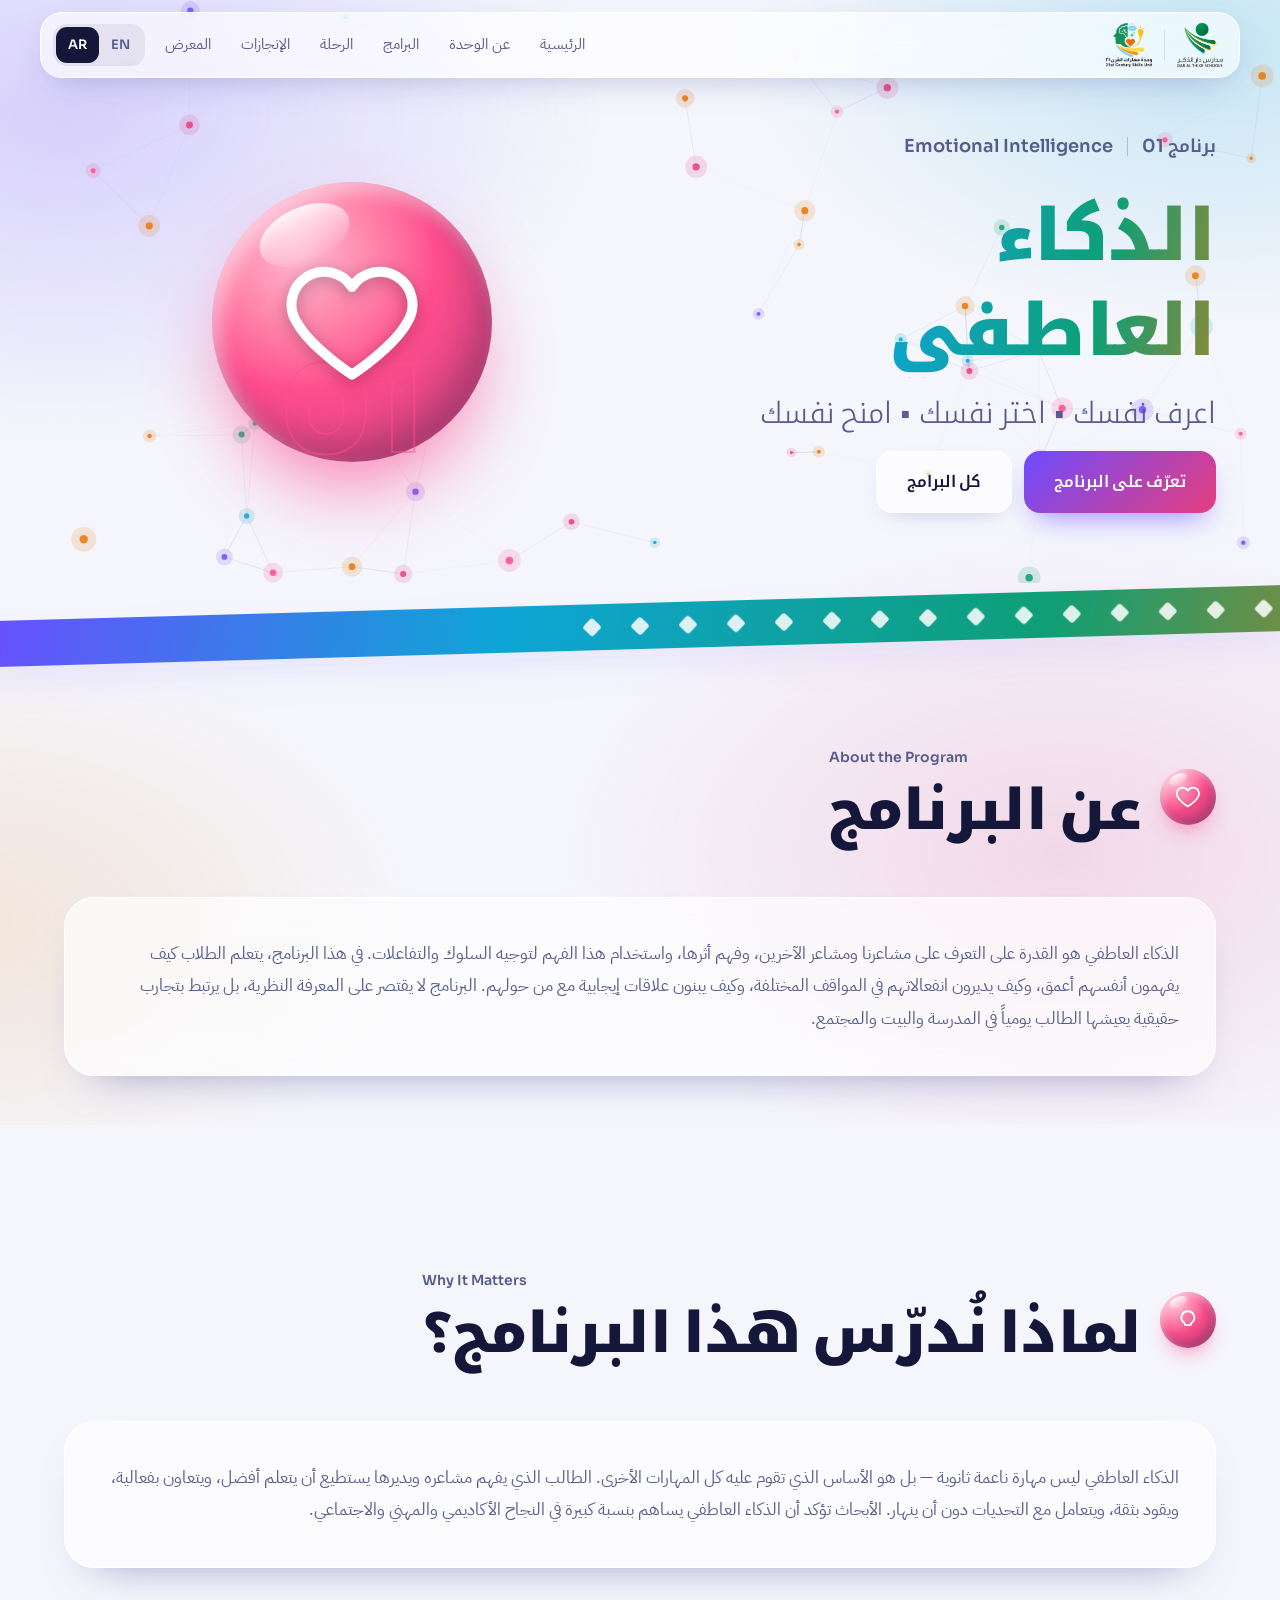
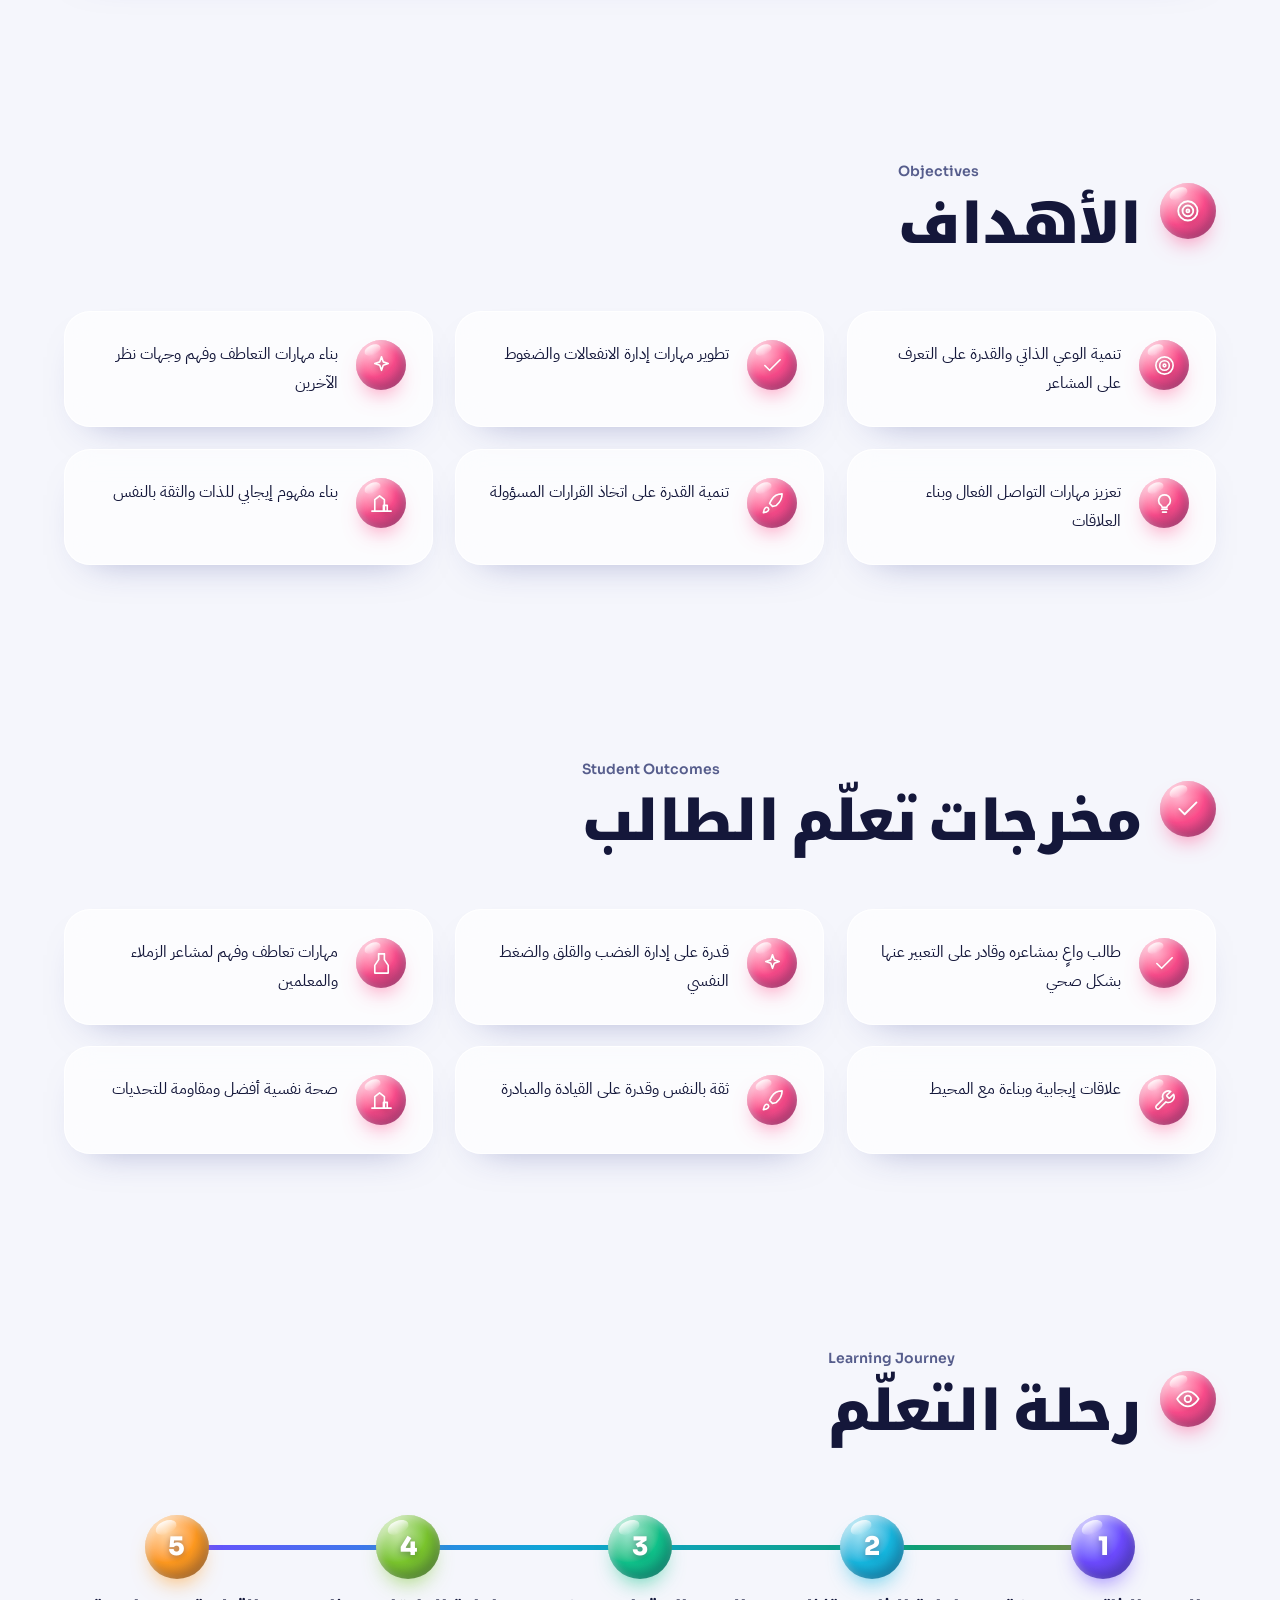
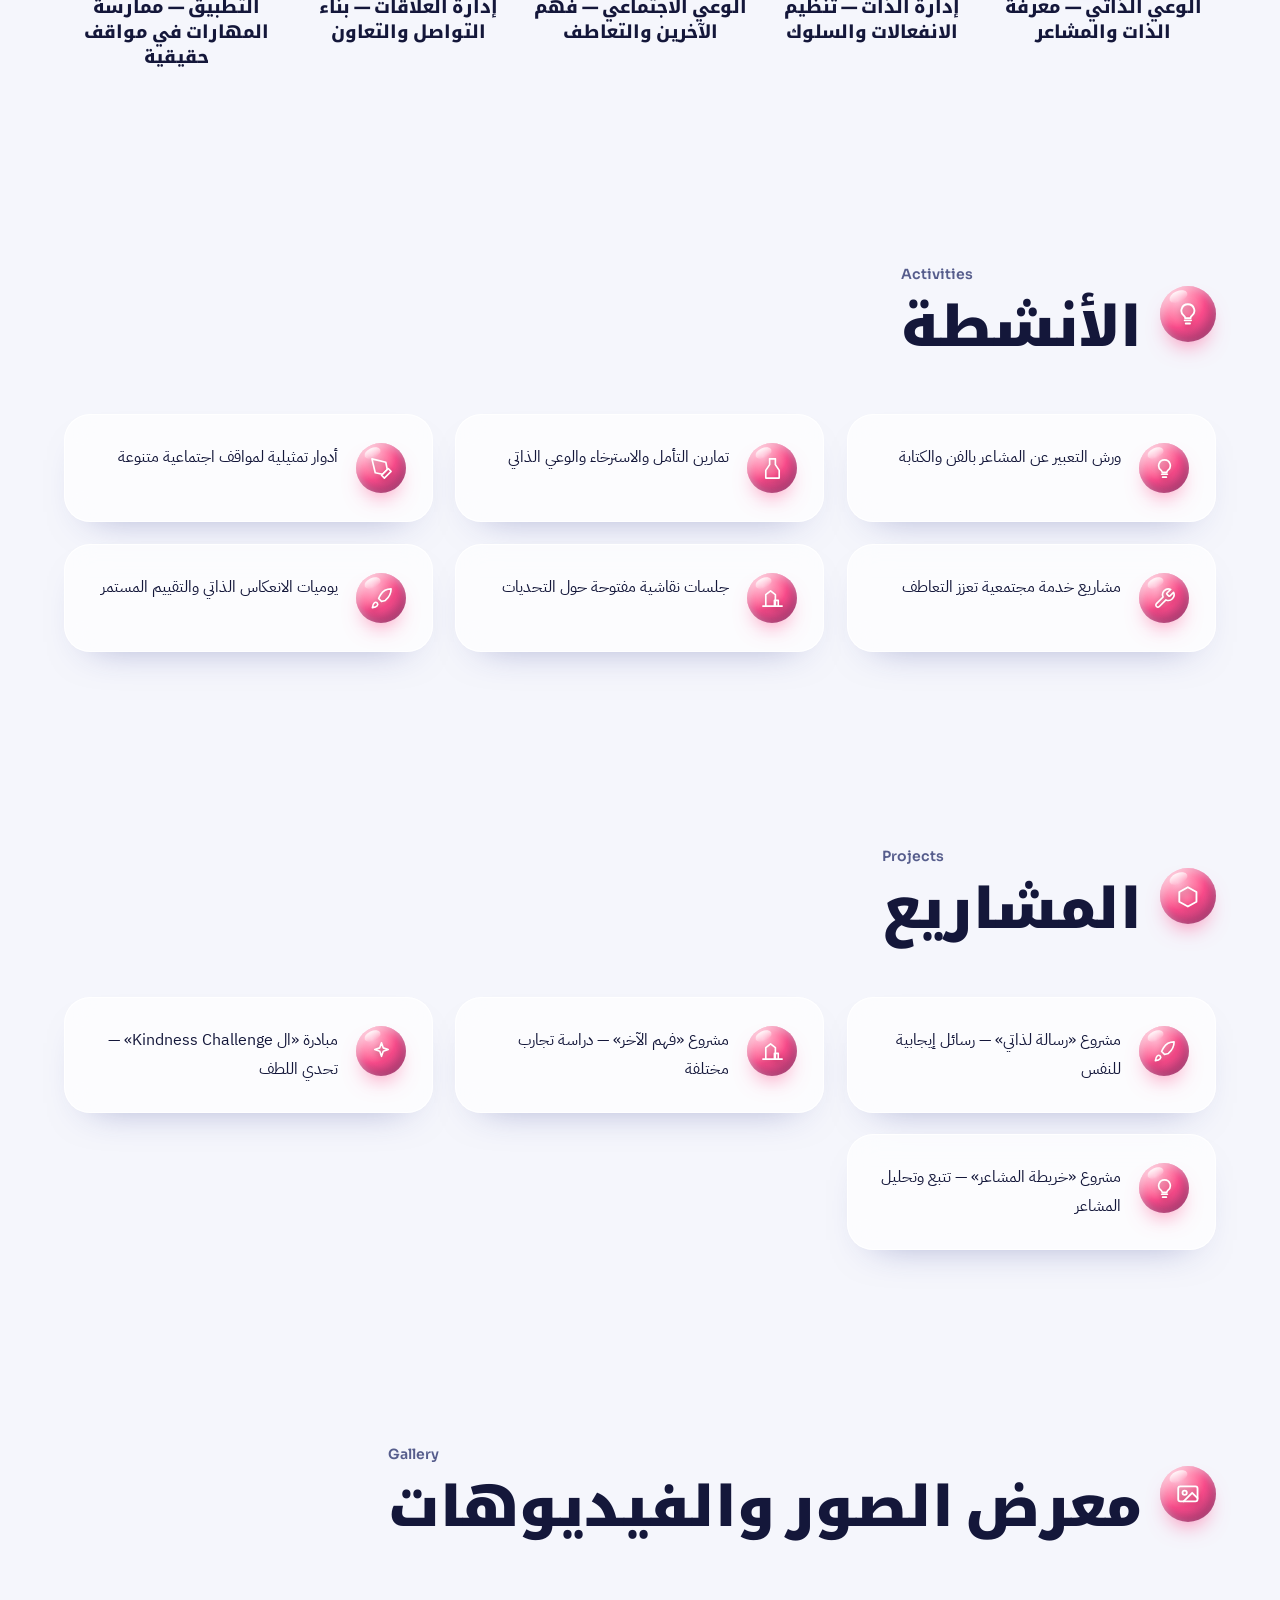
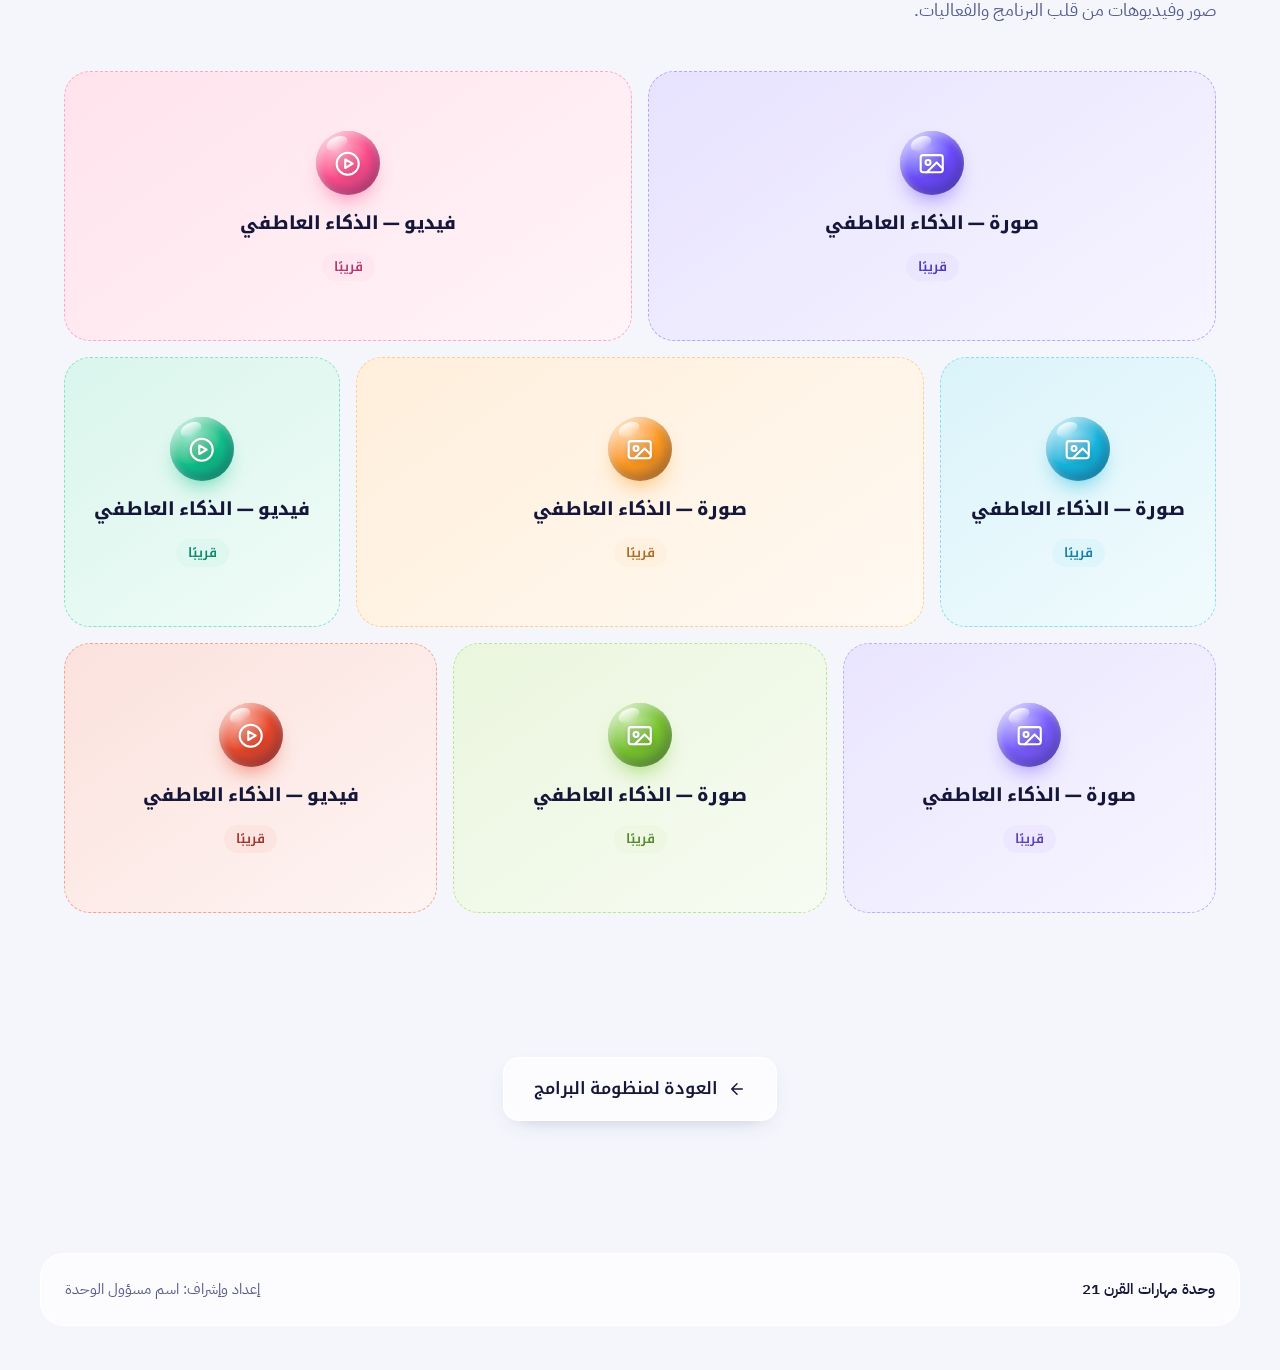
==== commit 169893ad: "Add files via upload" ====
--- a/programs/emotional-intelligence.html
+++ b/programs/emotional-intelligence.html
@@ -492,15 +492,15 @@
   const PLAY_ICON = '<circle cx="12" cy="12" r="9"/><path d="M10 8.5l6 3.5-6 3.5z"/>';
 
   if(!GALLERY.length){
-    const soon = LANG === "ar" ? "\\u0642\\u0631\\u064a\\u0628\\u064b\\u0627" : "Soon";
+    const soon = LANG === "ar" ? "قريبًا" : "Soon";
     const types = LANG === "ar"
-      ? ["\\u0635\\u0648\\u0631\\u0629","\\u0641\\u062a\\u062f\\u064a\\u0648","\\u0635\\u0648\\u0631\\u0629","\\u0635\\u0648\\u0631\\u0629","\\u0641\\u062a\\u062f\\u064a\\u0648","\\u0635\\u0648\\u0631\\u0629","\\u0635\\u0648\\u0631\\u0629","\\u0641\\u062a\\u062f\\u064a\\u0648"]
+      ? ["صورة","فيديو","صورة","صورة","فيديو","صورة","صورة","فيديو"]
       : ["Photo","Video","Photo","Photo","Video","Photo","Photo","Video"];
     el.innerHTML = types.map((t,i)=>{
       const span = SPANS[i % SPANS.length];
       const c = COLORS[i % COLORS.length];
-      const ic = t.indexOf(LANG === "ar" ? "\\u0641\\u062a\\u062f" : "Vid") >= 0 ? VIDEO_ICON : PHOTO_ICON;
-      return '<div class="b-tile ph" style="--span:'+span+';--c:'+c+'"><span class="gorb" style="--sz:64px"><svg viewBox="0 0 24 24" aria-hidden="true">'+ic+'</svg></span><b>'+t+' \\u2014 '+PROG+'</b><span class="soon">'+soon+'</span></div>';
+      const ic = t.indexOf(LANG === "ar" ? "فيديو" : "Vid") >= 0 ? VIDEO_ICON : PHOTO_ICON;
+      return '<div class="b-tile ph" style="--span:'+span+';--c:'+c+'"><span class="gorb" style="--sz:64px"><svg viewBox="0 0 24 24" aria-hidden="true">'+ic+'</svg></span><b>'+t+' — '+PROG+'</b><span class="soon">'+soon+'</span></div>';
     }).join("");
     return;
   }
